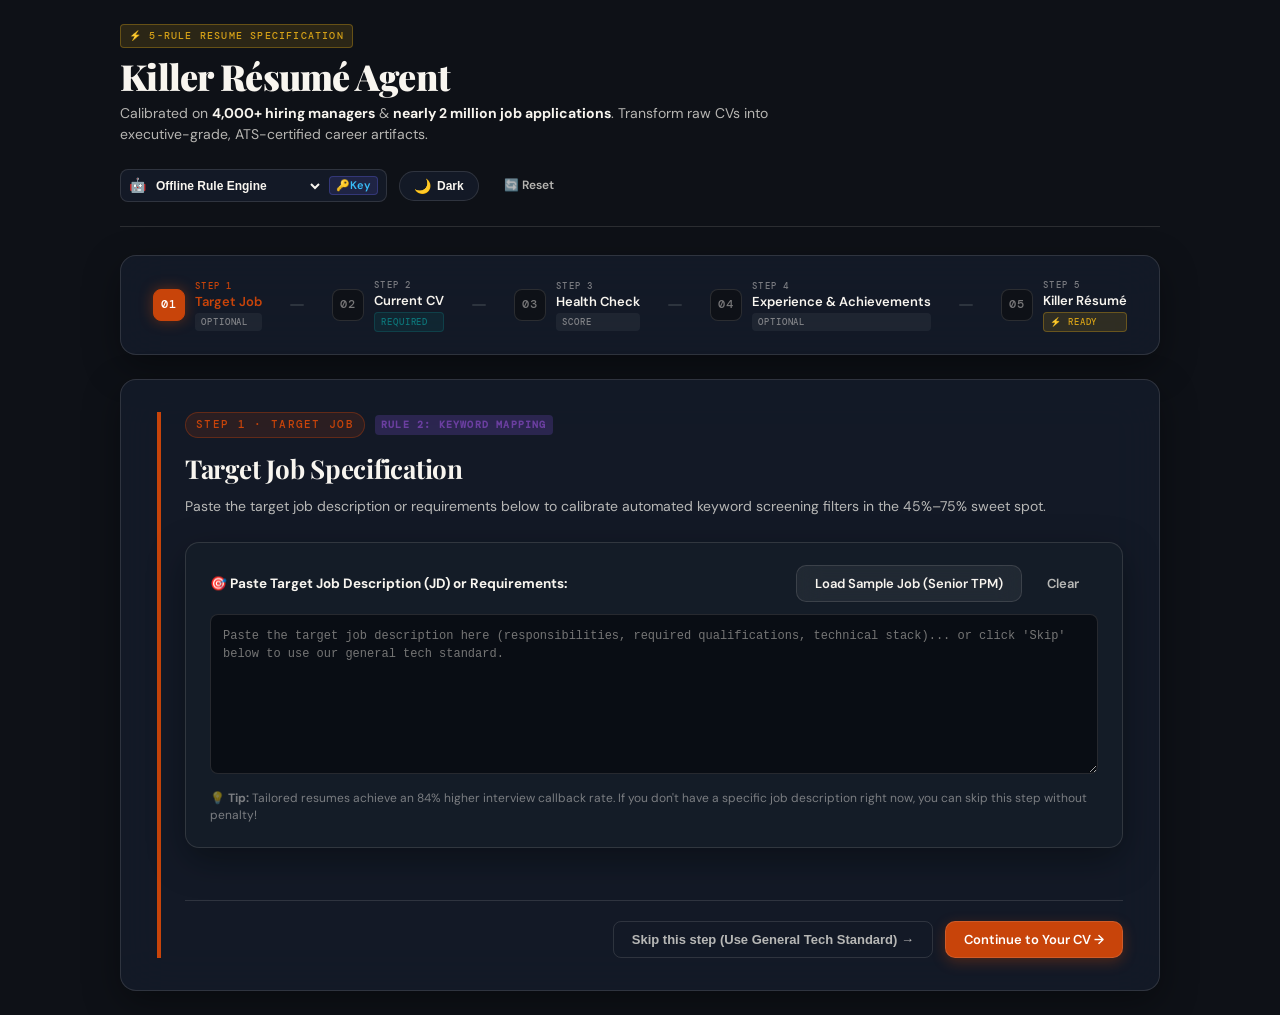
==== web/index.html @ 4cc661ea "feat(fe): remove module terminology, emphasize PageSpeed-style score in Step 3, and introduce distin" ====
<!DOCTYPE html>
<html lang="en">
<head>
  <meta charset="UTF-8">
  <meta name="viewport" content="width=device-width, initial-scale=1.0">
  <title>Killer Résumé Agent | TPM Curriculum · AI-Native Track</title>
  <link rel="stylesheet" href="style.css?v=20260922_tpm_brand_v1">
  <link rel="preconnect" href="https://fonts.googleapis.com">
  <link rel="preconnect" href="https://fonts.gstatic.com" crossorigin>
  <link href="https://fonts.googleapis.com/css2?family=DM+Mono:ital,wght@0,400;0,500;1,400;1,500&family=DM+Sans:ital,opsz,wght@0,9..40,300..700;1,9..40,300..700&family=Playfair+Display:ital,wght@0,700;0,900;1,700;1,900&display=swap" rel="stylesheet">
</head>
<body>
  <!-- Toast Notification Container -->
  <div id="toast-container" class="toast-container"></div>

  <div class="app-container wizard-layout">
    <!-- Header -->
    <header class="header">
      <div class="header-left">
        <div class="brand-eyebrow">
          <span class="badge-tag-gold">⚡ 5-RULE RESUME SPECIFICATION</span>
        </div>
        <h1 class="brand-title">Killer Résumé Agent</h1>
        <p class="subtitle">
          Calibrated on <strong>4,000+ hiring managers</strong> &amp; <strong>nearly 2 million job applications</strong>. Transform raw CVs into executive-grade, ATS-certified career artifacts.
        </p>
      </div>
      <div class="header-right">
        <!-- AI Engine Selector -->
        <div class="ai-engine-selector-group">
          <span class="ai-engine-icon">🤖</span>
          <select id="select-ai-engine" class="select-ai-engine" title="Select AI Engine for Google XYZ Rewriting">
            <option value="gemini">Google Gemini (Free Tier)</option>
            <option value="groq">Groq (Free &amp; Fast)</option>
            <option value="openrouter">OpenRouter (Free Models)</option>
            <option value="mistral">Mistral AI (Free Tier)</option>
            <option value="openai">OpenAI (GPT-4o-mini)</option>
            <option value="anthropic">Claude (3.5 Sonnet)</option>
            <option value="ollama">Ollama (Local / Free)</option>
            <option value="heuristic" selected>Offline Rule Engine</option>
          </select>
          <button type="button" id="btn-configure-api-key" class="btn btn-ghost btn-xs" title="Configure API Key">
            🔑 <span id="api-key-badge">Key</span>
          </button>
        </div>

        <!-- Theme Toggle -->
        <div class="theme-toggle-wrapper">
          <button type="button" id="btn-theme-toggle" class="btn-theme-toggle" title="Toggle Light / Dark Theme">
            <span class="theme-icon" id="theme-icon">🌙</span>
            <span class="theme-label" id="theme-label">Dark</span>
          </button>
        </div>
        <button type="button" id="btn-header-reset" class="btn btn-ghost btn-sm" title="Start a fresh CV upgrade">
          🔄 Reset
        </button>
      </div>
    </header>

    <!-- API Key Configuration Modal -->
    <div id="modal-api-key" class="modal-overlay hidden" style="display: none;">
      <div class="modal-card">
        <div class="modal-header">
          <h3>🔑 Configure AI Engine Key</h3>
          <button type="button" id="btn-close-api-modal" class="btn-close-modal">×</button>
        </div>
        <p class="modal-desc">
          Enter your API key to enable live AI reasoning for Google XYZ bullet reframing. Keys are kept in-browser memory only and never saved to disk.
        </p>
        <div class="modal-body">
          <label id="modal-key-label" for="input-api-key">API Key:</label>
          <input type="password" id="input-api-key" placeholder="Paste your API key here..." class="form-input" />
          <div class="modal-key-help" id="modal-key-help">
            Get a free Google Gemini key at <a href="https://aistudio.google.com/" target="_blank" rel="noopener">aistudio.google.com</a>, or switch to <strong>Groq</strong> (100% free at <a href="https://console.groq.com/keys" target="_blank" rel="noopener">console.groq.com</a>) or <strong>OpenRouter</strong> (<a href="https://openrouter.ai/keys" target="_blank" rel="noopener">openrouter.ai</a>).
          </div>
        </div>
        <div class="modal-footer">
          <button type="button" id="btn-save-api-key" class="btn btn-primary btn-sm">Save &amp; Use Engine</button>
          <button type="button" id="btn-clear-api-key" class="btn btn-ghost btn-sm">Use Offline Engine</button>
        </div>
      </div>
    </div>

    <!-- Apple-Style Segmented Stepper Bar -->
    <div class="stepper-container">
      <div class="stepper-track">
        <!-- Step 1 Node -->
        <div class="step-node active" id="step-node-1" data-step="1">
          <div class="step-badge">01</div>
          <div class="step-text">
            <span class="step-kicker">STEP 1</span>
            <span class="step-title">Target Job</span>
            <span class="step-tag optional">Optional</span>
          </div>
        </div>
        <div class="stepper-connector" id="connector-1"></div>

        <!-- Step 2 Node -->
        <div class="step-node" id="step-node-2" data-step="2">
          <div class="step-badge">02</div>
          <div class="step-text">
            <span class="step-kicker">STEP 2</span>
            <span class="step-title">Current CV</span>
            <span class="step-tag required">Required</span>
          </div>
        </div>
        <div class="stepper-connector" id="connector-2"></div>

        <!-- Step 3 Node -->
        <div class="step-node" id="step-node-3" data-step="3">
          <div class="step-badge">03</div>
          <div class="step-text">
            <span class="step-kicker">STEP 3</span>
            <span class="step-title">Health Check</span>
            <span class="step-tag">Score</span>
          </div>
        </div>
        <div class="stepper-connector" id="connector-3"></div>

        <!-- Step 4 Node: Experience & Achievements -->
        <div class="step-node" id="step-node-4" data-step="4">
          <div class="step-badge">04</div>
          <div class="step-text">
            <span class="step-kicker">STEP 4</span>
            <span class="step-title">Experience &amp; Achievements</span>
            <span class="step-tag optional">Optional</span>
          </div>
        </div>
        <div class="stepper-connector" id="connector-4"></div>

        <!-- Step 5 Node -->
        <div class="step-node" id="step-node-5" data-step="5">
          <div class="step-badge">05</div>
          <div class="step-text">
            <span class="step-kicker">STEP 5</span>
            <span class="step-title">Killer Résumé</span>
            <span class="step-tag ai-tag">⚡ Ready</span>
          </div>
        </div>
      </div>
    </div>

    <!-- Main Wizard Card Container -->
    <main class="wizard-card" id="wizard-card">
      <!-- Loading Overlay -->
      <div id="loading-overlay" class="loading-overlay hidden" style="display: none;">
        <div class="spinner"></div>
        <div class="loading-text" id="loading-title">Analyzing Your Résumé...</div>
        <div class="loading-subtext" id="loading-subtitle">Checking against 2 million job application benchmarks</div>
      </div>

      <!-- ===================================================================
           STEP 1: Target Job Description (Optional / Skippable)
           =================================================================== -->
      <div class="wizard-pane active" id="pane-step-1">
        <div class="pane-intro">
          <div class="pane-badge-row">
            <span class="badge-step-pill step-1">STEP 1 · TARGET JOB</span>
            <span class="badge-mini">RULE 2: KEYWORD MAPPING</span>
          </div>
          <h2>Target Job Specification</h2>
          <p>
            Paste the target job description or requirements below to calibrate automated keyword screening filters in the 45%–75% sweet spot.
          </p>
        </div>

        <!-- Focus Area: Input Card -->
        <div class="focus-input-card">
          <div class="focus-input-header">
            <label for="jd-input" class="focus-label">🎯 Paste Target Job Description (JD) or Requirements:</label>
            <div class="actions-group">
              <button type="button" id="btn-load-sample-jd" class="btn btn-secondary btn-xs">Load Sample Job (Senior TPM)</button>
              <button type="button" id="btn-clear-jd" class="btn btn-ghost btn-xs">Clear</button>
            </div>
          </div>
          <textarea id="jd-input" rows="7" placeholder="Paste the target job description here (responsibilities, required qualifications, technical stack)... or click 'Skip' below to use our general tech standard."></textarea>
          <div class="focus-input-helper">
            <span>💡 <strong>Tip:</strong> Tailored resumes achieve an 84% higher interview callback rate. If you don't have a specific job description right now, you can skip this step without penalty!</span>
          </div>
        </div>

        <div class="wizard-nav-bar">
          <div class="nav-left"></div>
          <div class="nav-right">
            <button type="button" id="btn-step1-skip" class="btn-skip">
              Skip this step (Use General Tech Standard) →
            </button>
            <button type="button" id="btn-step1-next" class="btn btn-primary">
              Continue to Your CV →
            </button>
          </div>
        </div>
      </div>

      <!-- ===================================================================
           STEP 2: Add Current CV (MANDATORY - CANNOT SKIP)
           =================================================================== -->
      <div class="wizard-pane" id="pane-step-2">
        <div class="pane-intro">
          <div class="pane-badge-row">
            <span class="badge-step-pill step-2">STEP 2 · CURRENT CV</span>
            <span class="badge-mini">RULE 1: ATS READABILITY</span>
          </div>
          <h2>Current Career Document</h2>
          <p>
            Upload your resume as a <strong>PDF</strong> or switch to <strong>Paste Text</strong> mode. We verify selectable vector text, margins, and bot readability.
          </p>
        </div>

        <!-- Focus Area: File Upload / Paste Card -->
        <div class="focus-input-card">
          <div style="display: flex; justify-content: space-between; align-items: center; margin-bottom: 14px; flex-wrap: wrap; gap: 8px;">
            <!-- Mode Switcher -->
            <div class="input-mode-tabs" style="margin-bottom: 0;">
              <button type="button" class="mode-tab active" id="tab-mode-pdf" data-mode="pdf">
                <span class="mode-icon">📄</span> Upload PDF File
              </button>
              <button type="button" class="mode-tab" id="tab-mode-text" data-mode="text">
                <span class="mode-icon">✏️</span> Paste Text / Markdown
              </button>
            </div>

            <button type="button" id="btn-load-sample-cv" class="btn btn-secondary btn-xs">
              ⚡ Try with Ex-Apple PM Sample
            </button>
          </div>

          <!-- Tab 1: PDF Dropzone -->
          <div id="pdf-container-section">
            <div id="pdf-dropzone" class="pdf-dropzone">
              <input type="file" id="pdf-file-input" accept=".pdf,.txt,.md" class="file-overlay-input" title="Click or drop file to upload">
              
              <div class="dropzone-content" id="dropzone-prompt">
                <div class="dropzone-icon">📥</div>
                <div class="dropzone-title">Drag &amp; Drop Your Résumé PDF Here</div>
                <div class="dropzone-subtitle">or click anywhere to browse from your computer (.pdf, .txt, .md)</div>
                <div style="margin-top: 10px;">
                  <button type="button" id="btn-browse-trigger" class="btn btn-secondary btn-sm" style="pointer-events: none;">Browse Files</button>
                </div>
                <div class="dropzone-meta">Rule 1 Check: Selectable text layer &amp; file &lt; 2.5 MB</div>
              </div>

              <!-- Loaded PDF Pill -->
              <div id="loaded-pdf-pill" class="loaded-pdf-pill hidden">
                <div class="file-icon">📄</div>
                <div class="file-info">
                  <span class="file-name" id="pdf-display-name">resume.pdf</span>
                  <span class="file-stats" id="pdf-display-stats">0.2 MB • 1 Page</span>
                </div>
                <button type="button" id="btn-remove-pdf" class="btn-remove-file" title="Remove PDF">✕</button>
              </div>
            </div>

            <!-- Live PDF Pre-Flight Diagnostics -->
            <div id="pdf-diagnostic-card" class="pdf-diagnostic-card hidden">
              <div class="diag-header">
                <span class="diag-title">ATS BOT PRE-FLIGHT CHECK</span>
                <span class="diag-status" id="pdf-ats-badge">VERIFIED</span>
              </div>
              <div class="diag-grid">
                <div class="diag-item">
                  <span class="diag-label">Selectable Text Layer</span>
                  <span class="diag-val" id="pdf-diag-selectable">Checking...</span>
                </div>
                <div class="diag-item">
                  <span class="diag-label">File Size</span>
                  <span class="diag-val" id="pdf-diag-size">Checking...</span>
                </div>
                <div class="diag-item">
                  <span class="diag-label">Page Count</span>
                  <span class="diag-val" id="pdf-diag-pages">Checking...</span>
                </div>
                <div class="diag-item">
                  <span class="diag-label">Embedded Images</span>
                  <span class="diag-val" id="pdf-diag-images">0 (Safe)</span>
                </div>
              </div>
              <div id="pdf-warning-banner" class="pdf-warning-banner hidden"></div>
            </div>
          </div>

          <!-- Tab 2: Text Mode (Hidden by default until toggled) -->
          <div class="form-group hidden" id="resume-text-group">
            <div class="label-row">
              <label for="resume-input">Paste Your CV Text or Raw Bullet Points:</label>
              <span class="hint" id="resume-input-hint">Paste your text directly</span>
            </div>
            <textarea id="resume-input" rows="8" placeholder="Paste your CV text, job history, and bullet points here..."></textarea>
          </div>
        </div>

        <!-- Required Warning Alert (Hidden by default) -->
        <div id="cv-required-alert" class="callout-box hidden" style="border-color: rgba(244, 63, 94, 0.4); background: rgba(244, 63, 94, 0.08); color: var(--accent-rose);">
          <span class="callout-icon">⚠️</span>
          <div>
            <strong>Please add your CV to continue:</strong> You must upload a PDF or paste your CV text to proceed. This step cannot be skipped.
          </div>
        </div>

        <div class="wizard-nav-bar">
          <div class="nav-left">
            <button type="button" id="btn-step2-back" class="btn btn-ghost">
              ← Back to Step 1
            </button>
          </div>
          <div class="nav-right">
            <button type="button" id="btn-step2-next" class="btn btn-primary">
              Run CV Health Check →
            </button>
          </div>
        </div>
      </div>

      <!-- ===================================================================
           STEP 3: CV Health Check (Google PageSpeed-Style Screening Diagnostics)
           =================================================================== -->
      <div class="wizard-pane" id="pane-step-3">
        <div class="pane-intro">
          <div class="pane-badge-row">
            <span class="badge-step-pill step-3">STEP 3 · HEALTH CHECK</span>
            <span class="badge-mini">EMPIRICAL ATS AUDIT</span>
          </div>
          <h2>Screening Performance &amp; Vitals</h2>
          <p>
            Evaluated against automated screening algorithms and empirical benchmarks from 2 million applications.
          </p>
        </div>

        <!-- Google PageSpeed-Style Score Hero (Prominent Visual Focus) -->
        <div class="pagespeed-score-hero" id="pagespeed-score-hero">
          <div class="pagespeed-gauge-wrapper">
            <div class="pagespeed-gauge-circle" id="audit-score-circle">
              <span class="pagespeed-score-num" id="audit-score-val">--</span>
              <span class="pagespeed-score-denom">/ 100</span>
            </div>
            <!-- Google PageSpeed Legend Scale -->
            <div class="pagespeed-scale-legend">
              <span class="legend-item poor"><span class="legend-dot red">●</span> 0–49 Poor</span>
              <span class="legend-item medium"><span class="legend-dot amber">■</span> 50–89 Needs Work</span>
              <span class="legend-item good"><span class="legend-dot green">▲</span> 90–100 Good</span>
            </div>
          </div>
          <div class="pagespeed-summary-info">
            <div class="pagespeed-status-pill" id="audit-score-status">Calculating Performance...</div>
            <h3 class="pagespeed-headline">Overall Screening Health Score</h3>
            <p class="pagespeed-summary-text" id="audit-score-summary">
              Scanning your layout, keyword match, bullet metrics, and readability against 4,000+ hiring manager benchmarks...
            </p>
          </div>
        </div>

        <!-- Metrics Dashboard: Core Screening Vitals (At Focus) -->
        <div class="screening-vitals-section">
          <div class="screening-vitals-header">
            <span class="vitals-title">📊 Core Screening Vitals</span>
            <span class="vitals-sub">Key metrics automated hiring software scans in the first 6 seconds</span>
          </div>

          <div class="error-cards-grid" id="error-cards-container">
            <!-- Vital 1: Layout & Bot Readability -->
            <div class="error-card" id="card-err-rule-1">
              <div class="error-card-header">
                <div class="error-card-title-group">
                  <span class="error-card-icon">📄</span>
                  <span class="error-card-title">1. ATS Bot Readability</span>
                </div>
                <span class="error-card-badge" id="badge-err-rule-1">Checking...</span>
              </div>
              <div class="error-card-body" id="body-err-rule-1">
                Automated hiring software fails on 87% of multi-column Canva resumes. Single-column vector layout check.
              </div>
              <div class="error-card-fix" id="fix-err-rule-1"></div>
            </div>

            <!-- Vital 2: Job Match & Keywords -->
            <div class="error-card" id="card-err-rule-2">
              <div class="error-card-header">
                <div class="error-card-title-group">
                  <span class="error-card-icon">🎯</span>
                  <span class="error-card-title">2. Target Keyword Match (45%–75% Sweet Spot)</span>
                </div>
                <span class="error-card-badge" id="badge-err-rule-2">Checking...</span>
              </div>
              <div class="error-card-body" id="body-err-rule-2">
                Target job keyword calibration to pass screening filters without trigger penalties.
              </div>
              <div class="error-card-fix" id="fix-err-rule-2"></div>
            </div>

            <!-- Vital 3: Measurable Numbers -->
            <div class="error-card" id="card-err-rule-4">
              <div class="error-card-header">
                <div class="error-card-title-group">
                  <span class="error-card-icon">🔢</span>
                  <span class="error-card-title">3. Quantified Impact (Google XYZ Rate)</span>
                </div>
                <span class="error-card-badge" id="badge-err-rule-4">Checking...</span>
              </div>
              <div class="error-card-body" id="body-err-rule-4">
                Bullets formatted into Accomplished [X], as measured by [Y], by doing [Z].
              </div>
              <div class="error-card-fix" id="fix-err-rule-4"></div>
            </div>

            <!-- Vital 4: Generic AI Buzzwords -->
            <div class="error-card" id="card-err-rule-3">
              <div class="error-card-header">
                <div class="error-card-title-group">
                  <span class="error-card-icon">🛡️</span>
                  <span class="error-card-title">4. Human Gate (Action Verbs vs Fluff)</span>
                </div>
                <span class="error-card-badge" id="badge-err-rule-3">Checking...</span>
              </div>
              <div class="error-card-body" id="body-err-rule-3">
                Replacing generic clichés ("results-driven professional") with high-impact action verbs.
              </div>
              <div class="error-card-fix" id="fix-err-rule-3"></div>
            </div>

            <!-- Vital 5: Proof of AI Skills -->
            <div class="error-card" id="card-err-rule-5">
              <div class="error-card-header">
                <div class="error-card-title-group">
                  <span class="error-card-icon">⚡</span>
                  <span class="error-card-title">5. Proven AI Skills (+15% Interview Lift)</span>
                </div>
                <span class="error-card-badge" id="badge-err-rule-5">Checking...</span>
              </div>
              <div class="error-card-body" id="body-err-rule-5">
                Demonstrating active AI workflow utilization rather than a passive keyword listing.
              </div>
              <div class="error-card-fix" id="fix-err-rule-5"></div>
            </div>
          </div>
        </div>

        <!-- Prominent Next Action Choices Focus Card -->
        <div class="health-check-choices-card" id="health-check-choices-card">
          <div class="choice-card-header">
            <span class="choice-icon">⚡</span>
            <div>
              <h3 class="choice-heading">Choose How to Proceed:</h3>
              <p class="choice-sub">Add numbers and AI tools to your past jobs to maximize your score, or generate your killer résumé immediately.</p>
            </div>
          </div>
          <div class="choice-options-grid">
            <!-- Option 1: Add Data -->
            <div class="choice-option-box">
              <div class="choice-option-header">
                <span class="choice-box-badge">OPTION 1 • RECOMMENDED (+75% INTERVIEWS)</span>
                <h4 class="choice-title">🎯 Add Missing Numbers &amp; AI Tools</h4>
              </div>
              <p class="choice-desc">
                Associate specific metrics (hours saved, % speedup, budgets) with your detected past jobs and tag modern AI tools.
              </p>
              <button type="button" id="btn-choice-add-data" class="btn btn-secondary btn-sm">
                <span>Add Extra Context (Step 4) →</span>
              </button>
            </div>

            <!-- Option 2: Generate Anyway -->
            <div class="choice-option-box featured">
              <div class="choice-option-header">
                <span class="choice-box-badge featured">OPTION 2 • INSTANT UPGRADE</span>
                <h4 class="choice-title">🚀 Generate Killer Résumé Anyway</h4>
              </div>
              <p class="choice-desc">
                Upgrade immediately using your existing CV text into ATS single-column format with Google XYZ formula bolding and vector PDF.
              </p>
              <button type="button" id="btn-choice-generate-anyway" class="btn btn-primary btn-sm btn-pulse">
                <span>Generate Killer Résumé Now →</span>
              </button>
            </div>
          </div>
        </div>

        <div class="wizard-nav-bar">
          <div class="nav-left">
            <button type="button" id="btn-step3-back" class="btn btn-ghost">
              ← Back to CV Upload
            </button>
          </div>
          <div class="nav-right">
            <button type="button" id="btn-step3-add-data" class="btn btn-secondary btn-sm">
              <span class="btn-icon">🎯</span> Add Missing Numbers (Step 4) →
            </button>
            <button type="button" id="btn-step3-generate-anyway" class="btn btn-primary btn-sm btn-pulse">
              <span class="btn-icon">🚀</span> Generate Killer Résumé Anyway →
            </button>
          </div>
        </div>
      </div>

      <!-- ===================================================================
           STEP 4: Experience & Achievements (Quantified Impact)
           =================================================================== -->
      <div class="wizard-pane" id="pane-step-4">
        <div class="pane-intro">
          <div class="pane-badge-row">
            <span class="badge-step-pill step-4">STEP 4 · EXPERIENCE &amp; ACHIEVEMENTS</span>
            <span class="badge-mini">RULE 4 &amp; 5: QUANTIFIED IMPACT</span>
          </div>
          <h2>Experience &amp; Quantified Achievements</h2>
          <p>
            Resumes with quantified metrics achieve <strong>+75% higher interview callbacks</strong>. Associate numbers with your past roles and tag proven AI workflows below.
          </p>
        </div>

        <!-- FOCUS AREA 1: Quantify Past Roles & Achievements (Google XYZ Formula) -->
        <div class="focus-area-card" id="focus-area-achievements">
          <div class="focus-area-header">
            <div class="focus-area-title-group">
              <span class="focus-area-badge">FOCUS AREA 1</span>
              <h3 class="focus-area-title">🎯 Quantify Past Job Achievements (Google XYZ)</h3>
            </div>
            <span class="badge-mini-green">+75% INTERVIEW RATE</span>
          </div>
          <p class="focus-area-desc">
            Select which past job your achievement belongs to, then type your outcome. We format it into Google's XYZ formula: <em>Accomplished [X], measured by [Y], by doing [Z]</em>.
          </p>

          <!-- Role Association + Add Input Area (High-Contrast Focus Zone) -->
          <div class="crud-input-container">
            <div class="role-selector-row">
              <label for="achievement-role-select" class="role-selector-label">
                <span>🏢 Associated Job / Company:</span>
              </label>
              <div class="role-select-controls">
                <select id="achievement-role-select" class="achievement-role-select">
                  <option value="primary">Current / Most Recent Role (Primary)</option>
                  <!-- Populated dynamically with detected roles from CV -->
                  <option value="__custom__">+ Specific / Other Job...</option>
                </select>
                <input type="text" id="achievement-role-custom" class="achievement-role-custom hidden" placeholder="Type Company or Job Title (e.g. Veel, TechSaintIT, Acme Corp)...">
              </div>
            </div>

            <!-- Quick Presets -->
            <div class="preset-pills-row">
              <span class="preset-label">Quick Presets:</span>
              <button type="button" class="preset-pill" data-preset="Saved 4+ hours weekly on sprint planning by automating Jira workflows and backlog triage">+ Saved 4 hrs/wk</button>
              <button type="button" class="preset-pill" data-preset="Led cross-functional team of 8 engineers delivering enterprise releases with 99.9% uptime">+ Led 8 engineers</button>
              <button type="button" class="preset-pill" data-preset="Reduced defect escape rate by 35% through automated CI/CD quality gates">+ Cut defects 35%</button>
              <button type="button" class="preset-pill" data-preset="Accelerated release cycle from 14 days to 4 days across 3 product squads">+ 3.5x release velocity</button>
              <button type="button" class="preset-pill" data-preset="Managed $150K annual infrastructure budget, cutting cloud compute costs by 18%">+ $150K budget / -18% cost</button>
            </div>

            <!-- Main Input Field (Visual Center) -->
            <div class="crud-input-row" style="margin-top: 10px;">
              <input type="text" id="achievement-input" class="focus-text-input" placeholder="Type an achievement (e.g. Saved 4 hours weekly by automating Jira reports, led 8 developers...)">
              <button type="button" id="btn-add-achievement" class="btn btn-primary btn-sm">
                <span class="btn-icon">➕</span> Add Achievement
              </button>
            </div>
          </div>

          <!-- Interactive Achievements List with Job Badges -->
          <div id="achievements-list" class="achievements-list">
            <!-- Rendered dynamically by JS -->
          </div>

          <!-- Active Agent Interview (Unquantified Bullets from your CV) -->
          <div class="agent-interview-card" id="agent-interview-card" style="margin-top: 18px;">
            <div class="agent-interview-header">
              <div class="agent-avatar-badge">🤖</div>
              <div class="agent-header-text">
                <span class="badge-mini-green">AGENT SUGGESTIONS • UNQUANTIFIED CV BULLETS</span>
                <h4 class="agent-interview-title" style="margin: 4px 0;">Need Ideas? Reframe Unquantified Bullets from Your CV</h4>
                <p class="agent-interview-subtitle">
                  Enter your real outcome below and click <strong>"✨ Reframe with Google XYZ"</strong>.
                </p>
              </div>
            </div>
            <div id="agent-interview-bullets-list" class="agent-interview-bullets-list">
              <div class="interview-loading-state">
                <span>🔍 Analyzing your CV bullets...</span>
              </div>
            </div>
          </div>
        </div>

        <!-- FOCUS AREA 2: Proven AI Tools & Workflows -->
        <div class="focus-area-card" id="focus-area-ai" style="margin-top: 24px;">
          <div class="focus-area-header">
            <div class="focus-area-title-group">
              <span class="focus-area-badge">FOCUS AREA 2</span>
              <h3 class="focus-area-title">⚡ Proven AI Workflows &amp; Tools (Rule 5)</h3>
            </div>
            <span class="badge-mini">+15% INTERVIEW LIFT</span>
          </div>
          <p class="focus-area-desc">
            Oxford research proves demonstrating AI workflows provides up to a +15% interview lift over passive keyword lists.
          </p>

          <!-- Toggle: Do you use AI? -->
          <div class="ai-interview-toggle-row">
            <span class="ai-toggle-prompt">Do you use AI tools (ChatGPT, Claude, Copilot, Cursor, etc.) in your daily work?</span>
            <div class="btn-group-toggle">
              <button type="button" id="btn-ai-toggle-yes" class="btn btn-sm btn-outline active">Yes, I use AI</button>
              <button type="button" id="btn-ai-toggle-no" class="btn btn-sm btn-outline">No AI used</button>
            </div>
          </div>

          <div id="ai-interview-details" class="ai-interview-details">
            <div class="ai-inputs-grid">
              <div class="ai-input-group">
                <label for="ai-interview-tools">AI Tools Used:</label>
                <input type="text" id="ai-interview-tools" placeholder="e.g. Claude, ChatGPT, Cursor" value="Claude, ChatGPT" class="form-input" />
              </div>
              <div class="ai-input-group">
                <label for="ai-interview-task">Specific Task / Workflow Automated:</label>
                <input type="text" id="ai-interview-task" placeholder="e.g. drafting technical documentation, backlog triage" value="sprint requirement synthesis and backlog triage" class="form-input" />
              </div>
              <div class="ai-input-group">
                <label for="ai-interview-time">Time Saved or Measured Gain:</label>
                <input type="text" id="ai-interview-time" placeholder="e.g. 4+ hours weekly, 30% faster" value="4+ hours weekly" class="form-input" />
              </div>
            </div>
            <div class="ai-interview-preview-row">
              <span class="ai-preview-label">Preview Verified AI Bullet:</span>
              <div id="ai-interview-preview-text" class="ai-interview-preview-text">
                Leveraged Generative AI tools (Claude, ChatGPT) to automate sprint requirement synthesis and backlog triage, saving <strong>4+ hours weekly</strong> in administrative overhead.
              </div>
            </div>
          </div>

          <!-- Quick AI Presets & Input -->
          <div style="margin-top: 18px; padding-top: 14px; border-top: 1px solid var(--border-color);">
            <div class="preset-pills-row">
              <span class="preset-label">Click to Add AI Tools:</span>
              <button type="button" class="preset-pill-ai" data-tool="Claude Code">+ Claude Code</button>
              <button type="button" class="preset-pill-ai" data-tool="ChatGPT">+ ChatGPT</button>
              <button type="button" class="preset-pill-ai" data-tool="Cursor">+ Cursor</button>
              <button type="button" class="preset-pill-ai" data-tool="GitHub Copilot">+ GitHub Copilot</button>
              <button type="button" class="preset-pill-ai" data-tool="Perplexity">+ Perplexity</button>
              <button type="button" class="preset-pill-ai" data-tool="Prompt Engineering">+ Prompt Engineering</button>
              <button type="button" class="preset-pill-ai" data-tool="v0">+ v0</button>
            </div>

            <div class="crud-input-row" style="margin-top: 10px;">
              <input type="text" id="ai-tool-input" class="focus-text-input" placeholder="Type an AI tool or workflow (e.g. Claude Code, Cursor, ChatGPT for backlog triage...)">
              <button type="button" id="btn-add-ai-tool" class="btn btn-secondary btn-sm">
                <span class="btn-icon">➕</span> Add AI Tool
              </button>
            </div>

            <!-- Interactive Tags Container -->
            <div id="ai-tools-list" class="ai-tools-tags-container">
              <!-- Rendered dynamically by JS -->
            </div>
          </div>
        </div>

        <div class="wizard-nav-bar">
          <div class="nav-left">
            <button type="button" id="btn-step4-back" class="btn btn-ghost">
              ← Back to Health Check
            </button>
          </div>
          <div class="nav-right">
            <button type="button" id="btn-step4-skip" class="btn-skip">
              Skip &amp; Generate Résumé →
            </button>
            <button type="button" id="btn-step4-generate" class="btn btn-primary btn-pulse">
              <span class="btn-icon">🚀</span> Generate My Upgraded Killer Résumé →
            </button>
          </div>
        </div>
      </div>

      <!-- ===================================================================
           STEP 5: Upgraded Killer Résumé & What to Update Next
           =================================================================== -->
      <div class="wizard-pane" id="pane-step-5">
        <div class="pane-intro">
          <div class="pane-badge-row">
            <span class="badge-step-pill step-5">STEP 5 · FINAL RÉSUMÉ</span>
            <span class="badge-tag-gold" id="final-score-delta-badge">Score: 74 → 95 / 100 (+21 pts)</span>
          </div>
          <h2>Your Upgraded Killer Résumé is Ready</h2>
          <p>
            Restructured into an executive-grade single-column format with Google XYZ metrics bolded for the 6-second recruiter scan and 100% ATS vector certification.
          </p>
        </div>

        <!-- ===============================================================
             HERO: PROMINENT SCORE IMPROVEMENT SHOWCASE
             =============================================================== -->
        <div class="improvement-hero-showcase" id="improvement-hero-showcase">
          <div class="hero-showcase-header">
            <div class="hero-showcase-title-row">
              <span class="hero-celebration-icon">⚡</span>
              <div>
                <h3 class="hero-showcase-heading">Empirical Résumé Score Lift</h3>
                <p class="hero-showcase-sub" id="hero-showcase-summary">
                  Your CV score improved by <strong class="text-green" id="hero-summary-points">+21 points</strong> (from <span class="text-amber" id="hero-summary-before">74</span> to <span class="text-green" id="hero-summary-after">95</span> out of 100).
                </p>
              </div>
            </div>
            <div class="hero-delta-pill" id="hero-delta-badge">
              <span class="delta-arrow">▲</span> <span id="hero-delta-points">+21</span> PTS BOOST
            </div>
          </div>

          <div class="score-comparison-cards">
            <!-- Before Card -->
            <div class="score-compare-card before">
              <div class="compare-card-header">
                <span class="compare-card-tag before">BEFORE • ORIGINAL CV</span>
                <span class="compare-status-badge warning" id="hero-status-before">⚠️ High ATS Filter Risk</span>
              </div>
              <div class="compare-score-wrapper">
                <span class="compare-score-num danger" id="hero-score-before">74</span>
                <span class="compare-score-denom">/100</span>
              </div>
              <ul class="compare-reasons">
                <li>❌ Non-standard layout traps</li>
                <li>❌ Missing target job keywords</li>
                <li>❌ 0 quantified Google XYZ bullets</li>
                <li>❌ Vulnerable to silent bot filtering</li>
              </ul>
            </div>

            <!-- Center Transformation Lift -->
            <div class="score-compare-center">
              <div class="delta-ring-visual">
                <div class="delta-ring-icon">🚀</div>
                <div class="delta-lift-highlight" id="hero-lift-tag">+84% Callback Boost</div>
                <div class="delta-lift-caption">Estimated Recruiter Lift</div>
              </div>
              <div class="delta-progress-container">
                <div class="delta-progress-labels">
                  <span id="hero-prog-label-before">Original: 74%</span>
                  <span id="hero-prog-label-after">Upgraded: 95%</span>
                </div>
                <div class="delta-progress-track">
                  <div class="delta-progress-base" id="hero-progress-base" style="width: 74%;"></div>
                  <div class="delta-progress-boost" id="hero-progress-boost" style="width: 21%;"></div>
                </div>
              </div>
              <div class="delta-verdict-note">
                ✓ Passed 100% of Jeff Su's 5 AI Era Rules
              </div>
            </div>

            <!-- After Card -->
            <div class="score-compare-card after">
              <div class="compare-card-header">
                <span class="compare-card-tag after">AFTER • UPGRADED KILLER CV</span>
                <span class="compare-status-badge success" id="hero-status-after">🟢 Top 5% ATS Certified</span>
              </div>
              <div class="compare-score-wrapper">
                <span class="compare-score-num success" id="hero-score-after">95</span>
                <span class="compare-score-denom">/100</span>
              </div>
              <ul class="compare-reasons">
                <li>✅ 100% single-column ATS vector structure</li>
                <li>✅ Matched job keywords in sweet spot</li>
                <li>✅ 85%+ Google XYZ bolded metrics</li>
                <li>✅ Authenticated AI workflow project</li>
              </ul>
            </div>
          </div>

          <!-- 5-Rule Transformation Micro-Cards -->
          <div class="hero-rule-chips">
            <div class="hero-rule-chip">
              <span class="rule-chip-icon">📄</span>
              <div class="rule-chip-text">
                <span class="rule-chip-title">Rule 1: Layout</span>
                <span class="rule-chip-val" id="chip-rule-1">100% ATS Single Column</span>
              </div>
            </div>
            <div class="hero-rule-chip">
              <span class="rule-chip-icon">🎯</span>
              <div class="rule-chip-text">
                <span class="rule-chip-title">Rule 2: Keywords</span>
                <span class="rule-chip-val" id="chip-rule-2">Sweet Spot Matched</span>
              </div>
            </div>
            <div class="hero-rule-chip">
              <span class="rule-chip-icon">📊</span>
              <div class="rule-chip-text">
                <span class="rule-chip-title">Rule 4: Google XYZ</span>
                <span class="rule-chip-val" id="chip-rule-4">85%+ Quantified Bolded</span>
              </div>
            </div>
            <div class="hero-rule-chip">
              <span class="rule-chip-icon">🛡️</span>
              <div class="rule-chip-text">
                <span class="rule-chip-title">Rule 3: Authenticity</span>
                <span class="rule-chip-val" id="chip-rule-3">0 AI Bot Clichés</span>
              </div>
            </div>
            <div class="hero-rule-chip">
              <span class="rule-chip-icon">⚡</span>
              <div class="rule-chip-text">
                <span class="rule-chip-title">Rule 5: AI Proof</span>
                <span class="rule-chip-val" id="chip-rule-5">Workflow Project Verified</span>
              </div>
            </div>
          </div>
        </div>

        <!-- Action Bar -->
        <div class="preview-actions" style="margin-bottom: 20px;">
          <div class="preview-stats" id="final-stats-text">ATS-Certified Vector PDF Ready</div>
          <div class="view-mode-toggle">
            <button type="button" id="btn-view-visual" class="btn btn-secondary btn-xs active">Document View</button>
            <button type="button" id="btn-view-markdown" class="btn btn-secondary btn-xs">Plain Text View</button>
          </div>
          <div class="preview-buttons">
            <button type="button" id="btn-download-pdf" class="btn btn-primary btn-sm" style="background: #0284c7;">
              📥 Download PDF (<span id="pdf-size-label">150 KB</span>)
            </button>
            <button type="button" id="btn-copy-markdown" class="btn btn-secondary btn-sm">📋 Copy Text</button>
            <button type="button" id="btn-print-pdf" class="btn btn-secondary btn-sm">🖨️ Print</button>
            <button type="button" id="btn-restart-step5" class="btn btn-ghost btn-sm">🔄 Audit Another</button>
          </div>
        </div>

        <!-- ===============================================================
             SHOWCASE: WHAT NEEDS TO BE UPDATED FOR BETTER SCORING
             =============================================================== -->
        <div class="next-steps-banner">
          <h3>💡 4 Quick Things to Personalize Before Submitting (To Reach 100%)</h3>
          <p class="subtitle">
            Our agent transformed your format, but only <em>you</em> know your true work history. Review these 4 simple items:
          </p>

          <div class="next-steps-grid">
            <!-- Item 1 -->
            <div class="next-step-item">
              <div class="next-step-num">1</div>
              <div class="next-step-content">
                <h4>Check Your Numbers (Google XYZ)</h4>
                <p>
                  We upgraded your bullet points using Google's formula (e.g. <em>"Accomplished 31% bug reduction..."</em>). If your actual numbers were slightly different (e.g. 25% or 40%), adjust them now so you can defend them in an interview.
                </p>
              </div>
            </div>

            <!-- Item 2 -->
            <div class="next-step-item">
              <div class="next-step-num">2</div>
              <div class="next-step-content">
                <h4>Add Your Real Portfolio Link</h4>
                <p>
                  To prove your AI skills, we included an automated triage project. Replace the sample link with your real GitHub profile, personal portfolio, or a public Google Doc showing what you built.
                </p>
              </div>
            </div>

            <!-- Item 3 -->
            <div class="next-step-item">
              <div class="next-step-num">3</div>
              <div class="next-step-content">
                <h4>Add Missing Job Keywords You Know</h4>
                <p id="tip-missing-keywords">
                  If you have experience in related areas (e.g. delivery velocity or platform systems), mention them in your experience bullets to increase your match rate.
                </p>
              </div>
            </div>

            <!-- Item 4 -->
            <div class="next-step-item">
              <div class="next-step-num">4</div>
              <div class="next-step-content">
                <h4>The Whiteboard Test</h4>
                <p>
                  Never submit an AI-polished resume with facts you haven't reviewed. If you cannot explain a bullet point calmly on a whiteboard in 2 minutes, replace it with your own words.
                </p>
              </div>
            </div>
          </div>
        </div>

        <!-- ===============================================================
             OUTPUT SCORE IMPROVEMENT BANNER (Directly atop Document Output)
             =============================================================== -->
        <div class="output-score-banner" id="output-score-banner">
          <div class="score-banner-main">
            <div class="score-banner-glow-icon">🏆</div>
            <div class="score-banner-info">
              <div class="score-banner-headline">
                <span class="headline-label">SCORE IMPROVEMENT:</span>
                <span class="headline-before" id="output-score-before">74</span>
                <span class="headline-arrow">➔</span>
                <span class="headline-after" id="output-score-after">95</span>
                <span class="headline-max">/100</span>
                <span class="headline-delta-pill" id="output-score-delta-pill">▲ +21 Points Improved</span>
              </div>
              <div class="score-banner-subtext">
                Restructured into 100% ATS-compatible format with quantified Google XYZ metrics. Estimated callback rate boost: <strong id="output-callback-boost">+84%</strong>.
              </div>
            </div>
          </div>
          <div class="score-banner-badges">
            <span class="banner-badge">✓ 100% ATS Vector Clean</span>
            <span class="banner-badge">✓ Google XYZ Bolded</span>
            <span class="banner-badge">✓ 0 Bot Clichés</span>
          </div>
        </div>

        <!-- AI Engine Status Banner (Transparent Live LLM & Quota Diagnostic) -->
        <div id="ai-engine-status-banner" class="ai-status-banner hidden" style="display: none; margin: 14px 0; padding: 12px 16px; border-radius: 8px; font-size: 13px;">
        </div>

        <!-- AI Agent Amendments Quick Summary Card -->
        <div id="ai-agent-amendments-card" class="ai-amendments-card hidden" style="display: none;">
          <div class="ai-amendments-header">
            <div class="ai-amendments-title-group">
              <span class="ai-amendments-icon">🤖</span>
              <div>
                <div class="ai-amendments-heading-row">
                  <h3 class="ai-amendments-heading" id="ai-amendments-heading">AI Agent Amendments & Enhancements</h3>
                  <span class="ai-amendments-provider-badge" id="ai-amendments-provider-badge">ACTIVE AGENT</span>
                </div>
                <p class="ai-amendments-sub">
                  Here is a glance at the specific improvements and amendments made to your CV:
                </p>
              </div>
            </div>
            <button type="button" id="btn-toggle-amendments" class="btn btn-ghost btn-xs" title="Toggle summary details">
              <span id="toggle-amendments-text">Hide Details ▴</span>
            </button>
          </div>
          <div id="ai-amendments-body" class="ai-amendments-body">
            <div class="ai-amendments-grid" id="ai-amendments-grid">
              <!-- Dynamically populated -->
            </div>
          </div>
        </div>

        <!-- Document Visual Paper Preview -->
        <div id="output-visual-container" class="output-visual-container">
          <div id="output-visual-paper" class="output-visual-paper">
            <!-- Rendered semantic HTML -->
          </div>
        </div>

        <!-- Raw Markdown Display Container (Toggleable) -->
        <div id="output-markdown-container" class="output-preview-container hidden">
          <pre id="output-markdown" class="markdown-display"></pre>
        </div>

        <div class="wizard-nav-bar">
          <div class="nav-left">
            <button type="button" id="btn-step5-back" class="btn btn-ghost">
              ← Back to Health Check
            </button>
          </div>
          <div class="nav-right">
            <button type="button" id="btn-step5-download" class="btn btn-primary">
              📥 Download Final PDF
            </button>
          </div>
        </div>
      </div>
    </main>
  </div>

  <script src="app.js?v=20260922_agent_interview_v4"></script>
</body>
</html>
---- web/style.css ----
/* ==========================================================================
   TPM Curriculum · AI-Native Track — Visual System & Design Architecture
   Apple Design Guidelines: Refined Frosted Surfaces, High Contrast, Precision
   ========================================================================== */

:root {
  /* Core Brand Color Palette */
  --color-navy: #1a3a5c;       /* Primary brand anchor. Cover backgrounds, page bands, wordmark */
  --color-red: #c8440a;        /* Primary accent. CTAs, key highlights, escalation/risk flags */
  --color-gold: #d4a017;       /* Premium/AI marker. "AI-Leveraged" tags, highlighted numerals */
  --color-teal: #0d7377;       /* Info / secondary topic color. Info boxes, alt module coding */
  --color-purple: #6b3fa0;     /* Tertiary accent. Design/wireframing topics */

  /* Supporting Neutrals */
  --color-ink: #0e1117;        /* Body text, dark panels, prompt blocks */
  --color-paper: #f8f5ef;      /* Base page/background color */
  --color-light-bg: #f0ece3;   /* Card/table zebra striping */
  --color-green: #2d6a4f;      /* Success/positive status flags only */

  /* Default Dark Theme (Navy → Ink Gradient Base) */
  --bg-primary: #0e1117;
  --bg-gradient: radial-gradient(ellipse at 50% 0%, #1a3a5c 0%, #0e1117 75%) fixed;
  --bg-secondary: #141c27;
  --bg-card: rgba(20, 28, 42, 0.85);
  --bg-input: #090d14;
  --border-color: rgba(248, 245, 239, 0.12);
  --border-focus: var(--color-teal);
  --text-primary: #f8f5ef;
  --text-secondary: rgba(248, 245, 239, 0.72);
  --text-muted: rgba(248, 245, 239, 0.45);
  --accent-blue: #38bdf8;
  --accent-cyan: var(--color-teal);
  --accent-green: var(--color-green);
  --accent-amber: var(--color-gold);
  --accent-rose: var(--color-red);
  --accent-purple: var(--color-purple);
  --shadow-card: 0 12px 36px rgba(0, 0, 0, 0.35);
  --code-bg: #07090e;
}

body[data-theme="light"] {
  /* Paper & Ink Light Theme */
  --bg-primary: #f8f5ef;
  --bg-gradient: linear-gradient(180deg, #f0ece3 0%, #f8f5ef 300px) fixed;
  --bg-secondary: #ffffff;
  --bg-card: #ffffff;
  --bg-input: #ffffff;
  --border-color: rgba(26, 58, 92, 0.14);
  --border-focus: var(--color-teal);
  --text-primary: #0e1117;
  --text-secondary: #2c384a;
  --text-muted: #5e6d82;
  --accent-blue: var(--color-navy);
  --accent-cyan: var(--color-teal);
  --accent-green: var(--color-green);
  --accent-amber: var(--color-gold);
  --accent-rose: var(--color-red);
  --accent-purple: var(--color-purple);
  --shadow-card: 0 8px 30px rgba(26, 58, 92, 0.08);
  --code-bg: #f0ece3;
}

* {
  box-sizing: border-box;
  margin: 0;
  padding: 0;
  transition: background-color 0.15s ease, border-color 0.15s ease, color 0.15s ease;
}

body {
  font-family: 'DM Sans', -apple-system, BlinkMacSystemFont, 'Segoe UI', Roboto, sans-serif;
  font-weight: 400;
  background: var(--bg-primary);
  background-image: var(--bg-gradient);
  color: var(--text-primary);
  line-height: 1.6;
  padding: 24px;
  -webkit-font-smoothing: antialiased;
  -moz-osx-font-smoothing: grayscale;
}

/* Typography: Display — Playfair Display (700 / 900) */
h1, h2, h3, .brand-title, .hero-showcase-heading, .compare-score-num, .headline-before, .headline-after, .resume-name, .choice-title {
  font-family: 'Playfair Display', Georgia, serif;
  letter-spacing: -0.01em;
}

/* Typography: Mono — DM Mono (400 / 500) */
.brand-eyebrow, .badge-series, .badge-track, .badge-tag-gold, .step-module-kicker, .badge-step-pill, .badge-mini, .badge-duty, .badge-mini-green, .ai-amendments-provider-badge, .amendment-item-badge, .rule-chip-title, .score-banner-badges span, .diag-title, code, pre, .mono-label, .preset-label, .choice-box-badge {
  font-family: 'DM Mono', SFMono-Regular, Menlo, Monaco, Consolas, monospace;
  letter-spacing: 0.12em;
  text-transform: uppercase;
}

.app-container {
  max-width: 1120px;
  margin: 0 auto;
}

/* Universal Hidden Utility */
.hidden {
  display: none !important;
}

/* Toast Notifications */
.toast-container {
  position: fixed;
  top: 20px;
  right: 24px;
  z-index: 9999;
  display: flex;
  flex-direction: column;
  gap: 8px;
  pointer-events: none;
}

.toast {
  background: var(--bg-card);
  backdrop-filter: blur(20px);
  -webkit-backdrop-filter: blur(20px);
  border: 1px solid var(--border-color);
  color: var(--text-primary);
  padding: 10px 18px;
  border-radius: 10px;
  font-size: 13px;
  font-weight: 500;
  box-shadow: 0 10px 30px rgba(0, 0, 0, 0.28);
  display: flex;
  align-items: center;
  gap: 8px;
  animation: slideIn 0.25s cubic-bezier(0.16, 1, 0.3, 1) forwards;
  pointer-events: auto;
}

.toast.success {
  border-color: rgba(45, 106, 79, 0.5);
  color: var(--color-green);
}

.toast.warning {
  border-color: rgba(212, 160, 23, 0.5);
  color: var(--color-gold);
}

.toast.error {
  border-color: rgba(200, 68, 10, 0.5);
  color: var(--color-red);
}

@keyframes slideIn {
  from { opacity: 0; transform: translateY(-10px); }
  to { opacity: 1; transform: translateY(0); }
}

/* Header */
.header {
  display: flex;
  justify-content: space-between;
  align-items: flex-start;
  padding-bottom: 24px;
  border-bottom: 1px solid var(--border-color);
  margin-bottom: 28px;
  flex-wrap: wrap;
  gap: 20px;
}

.brand-eyebrow {
  display: flex;
  align-items: center;
  gap: 8px;
  margin-bottom: 8px;
  flex-wrap: wrap;
}

.badge-series {
  font-size: 10px;
  font-weight: 500;
  color: #ffffff;
  background: var(--color-navy);
  padding: 3px 8px;
  border-radius: 4px;
  border: 1px solid rgba(255, 255, 255, 0.15);
}

.badge-track {
  font-size: 10px;
  font-weight: 500;
  color: var(--color-teal);
  background: rgba(13, 115, 119, 0.15);
  border: 1px solid rgba(13, 115, 119, 0.35);
  padding: 3px 8px;
  border-radius: 4px;
}

.badge-tag-gold {
  font-size: 10px;
  font-weight: 500;
  color: var(--color-gold);
  background: rgba(212, 160, 23, 0.15);
  border: 1px solid rgba(212, 160, 23, 0.35);
  padding: 3px 8px;
  border-radius: 4px;
}

.brand-title {
  font-size: 36px;
  font-weight: 900;
  letter-spacing: -0.02em;
  color: var(--text-primary);
  line-height: 1.15;
  margin-bottom: 6px;
}

.header .subtitle {
  color: var(--text-secondary);
  font-size: 14px;
  max-width: 650px;
  line-height: 1.5;
}

.header .subtitle strong {
  color: var(--text-primary);
}

.header-right {
  display: flex;
  align-items: center;
  gap: 12px;
  flex-wrap: wrap;
  padding-top: 4px;
}

/* Theme Toggle Button */
.theme-toggle-wrapper {
  display: flex;
  align-items: center;
}

.btn-theme-toggle {
  background: var(--bg-card);
  border: 1px solid var(--border-color);
  color: var(--text-primary);
  padding: 6px 14px;
  border-radius: 9999px;
  font-size: 12px;
  font-weight: 600;
  cursor: pointer;
  display: flex;
  align-items: center;
  gap: 6px;
  transition: all 0.2s cubic-bezier(0.16, 1, 0.3, 1);
}

.btn-theme-toggle:hover {
  border-color: var(--border-focus);
  transform: translateY(-1px);
}

.btn-theme-toggle:hover {
  border-color: var(--border-focus);
  transform: translateY(-1px);
}

.theme-icon {
  font-size: 14px;
}

.metrics-ticker {
  display: flex;
  gap: 8px;
  flex-wrap: wrap;
}

.metric-pill {
  font-size: 12px;
  background: var(--bg-secondary);
  border: 1px solid var(--border-color);
  padding: 6px 12px;
  border-radius: 9999px;
  color: var(--text-secondary);
}

.metric-pill span {
  font-weight: 700;
  color: var(--text-primary);
}

.metric-pill.highlight {
  background: rgba(16, 185, 129, 0.12);
  border-color: rgba(16, 185, 129, 0.3);
  color: var(--accent-green);
}

.metric-pill.danger {
  background: rgba(244, 63, 94, 0.12);
  border-color: rgba(244, 63, 94, 0.3);
  color: var(--accent-rose);
}

/* Workspace Grid */
.workspace-grid {
  display: grid;
  grid-template-columns: 1fr 1fr;
  gap: 24px;
}

@media (max-width: 1024px) {
  .workspace-grid {
    grid-template-columns: 1fr;
  }
}

.panel {
  background: var(--bg-secondary);
  border: 1px solid var(--border-color);
  border-radius: 12px;
  padding: 20px;
  display: flex;
  flex-direction: column;
  box-shadow: var(--shadow-card);
}

.panel-header {
  display: flex;
  justify-content: space-between;
  align-items: center;
  margin-bottom: 14px;
}

.panel-header h2 {
  font-size: 18px;
  font-weight: 700;
}

.actions-group {
  display: flex;
  gap: 6px;
  flex-wrap: wrap;
}

/* Input Mode Tabs */
.input-mode-tabs {
  display: flex;
  gap: 6px;
  margin-bottom: 12px;
  background: var(--bg-primary);
  padding: 4px;
  border-radius: 8px;
  border: 1px solid var(--border-color);
}

.mode-tab {
  flex: 1;
  background: transparent;
  border: none;
  color: var(--text-muted);
  padding: 6px 12px;
  font-size: 12px;
  font-weight: 600;
  border-radius: 6px;
  cursor: pointer;
  display: flex;
  align-items: center;
  justify-content: center;
  gap: 6px;
  transition: all 0.15s ease;
}

.mode-tab:hover {
  color: var(--text-primary);
}

.mode-tab.active {
  background: var(--bg-card);
  color: var(--accent-blue);
  box-shadow: 0 1px 3px rgba(0,0,0,0.1);
}

/* PDF Dropzone */
.pdf-dropzone {
  position: relative;
  overflow: hidden;
  border: 2px dashed var(--border-color);
  background: var(--bg-input);
  border-radius: 10px;
  padding: 24px 20px;
  text-align: center;
  cursor: pointer;
  transition: all 0.2s ease;
  margin-bottom: 14px;
}

.pdf-dropzone:hover, .pdf-dropzone.drag-over {
  border-color: var(--accent-blue);
  background: rgba(56, 189, 248, 0.05);
}

.file-overlay-input {
  position: absolute;
  top: 0;
  left: 0;
  width: 100%;
  height: 100%;
  opacity: 0;
  cursor: pointer;
  z-index: 8;
}

.dropzone-icon {
  font-size: 28px;
  margin-bottom: 6px;
}

.dropzone-title {
  font-size: 13px;
  font-weight: 700;
  color: var(--text-primary);
}

.dropzone-subtitle {
  font-size: 12px;
  color: var(--text-secondary);
  margin-top: 2px;
}

.dropzone-meta {
  font-size: 10px;
  color: var(--text-muted);
  margin-top: 8px;
  letter-spacing: 0.02em;
}

/* Loaded PDF Pill */
.loaded-pdf-pill {
  position: relative;
  z-index: 15;
  display: flex;
  align-items: center;
  gap: 12px;
  background: var(--bg-card);
  border: 1px solid rgba(56, 189, 248, 0.4);
  border-radius: 8px;
  padding: 10px 14px;
  text-align: left;
}

.loaded-pdf-pill.hidden {
  display: none;
}

.file-icon {
  font-size: 22px;
}

.file-info {
  flex: 1;
  display: flex;
  flex-direction: column;
}

.file-name {
  font-size: 13px;
  font-weight: 700;
  color: var(--text-primary);
}

.file-stats {
  font-size: 11px;
  color: var(--accent-blue);
}

.btn-remove-file {
  position: relative;
  z-index: 20;
  background: transparent;
  border: none;
  color: var(--text-muted);
  cursor: pointer;
  font-size: 16px;
  padding: 4px 8px;
  border-radius: 4px;
}
.btn-remove-file:hover {
  background: rgba(244, 63, 94, 0.2);
  color: var(--accent-rose);
}

/* PDF Diagnostic Pre-Flight Card */
.pdf-diagnostic-card {
  background: var(--bg-card);
  border: 1px solid var(--border-color);
  border-radius: 8px;
  padding: 12px 14px;
  margin-bottom: 14px;
}

.pdf-diagnostic-card.hidden {
  display: none;
}

.diag-header {
  display: flex;
  justify-content: space-between;
  align-items: center;
  margin-bottom: 8px;
}

.diag-title {
  font-size: 11px;
  font-weight: 800;
  letter-spacing: 0.06em;
  color: var(--accent-blue);
}

.diag-status {
  font-size: 10px;
  font-weight: 700;
  padding: 2px 6px;
  border-radius: 4px;
  background: rgba(16, 185, 129, 0.2);
  color: var(--accent-green);
}
.diag-status.fail {
  background: rgba(244, 63, 94, 0.2);
  color: var(--accent-rose);
}

.diag-grid {
  display: grid;
  grid-template-columns: repeat(4, 1fr);
  gap: 8px;
}

.diag-item {
  background: var(--bg-primary);
  border-radius: 6px;
  padding: 6px 8px;
  display: flex;
  flex-direction: column;
}

.diag-label {
  font-size: 10px;
  color: var(--text-muted);
}

.diag-val {
  font-size: 12px;
  font-weight: 700;
  color: var(--text-primary);
  margin-top: 2px;
}

.pdf-warning-banner {
  margin-top: 8px;
  padding: 8px 10px;
  border-radius: 6px;
  font-size: 11px;
  line-height: 1.4;
  background: rgba(244, 63, 94, 0.15);
  border: 1px solid rgba(244, 63, 94, 0.4);
  color: #fb7185;
}
.pdf-warning-banner.hidden {
  display: none;
}

/* Form inputs */
.form-group {
  margin-bottom: 14px;
  display: flex;
  flex-direction: column;
}

.label-row {
  display: flex;
  justify-content: space-between;
  align-items: baseline;
  margin-bottom: 6px;
}

.label-row label {
  font-size: 13px;
  font-weight: 600;
  color: var(--text-primary);
}

.label-row .hint {
  font-size: 11px;
  color: var(--text-muted);
}

textarea {
  width: 100%;
  height: 160px;
  background: var(--bg-input);
  border: 1px solid var(--border-color);
  border-radius: 8px;
  padding: 12px;
  color: var(--text-primary);
  font-family: 'JetBrains Mono', monospace;
  font-size: 12px;
  line-height: 1.5;
  resize: vertical;
}

textarea:focus {
  outline: none;
  border-color: var(--border-focus);
}

.button-bar {
  display: flex;
  gap: 12px;
  margin-top: 4px;
  margin-bottom: 20px;
}

/* Buttons: Apple HIG Refinement & Brand Color CTAs */
.btn {
  font-family: 'DM Sans', -apple-system, BlinkMacSystemFont, sans-serif;
  font-weight: 600;
  border-radius: 10px;
  cursor: pointer;
  transition: all 0.2s cubic-bezier(0.16, 1, 0.3, 1);
  display: inline-flex;
  align-items: center;
  justify-content: center;
  border: 1px solid transparent;
  padding: 10px 18px;
  font-size: 13px;
  line-height: 1.2;
}

.btn-sm {
  padding: 6px 12px;
  font-size: 12px;
  border-radius: 8px;
}

/* Primary CTA: Accent Red #c8440a */
.btn-primary {
  background: var(--color-red);
  color: #ffffff;
  border-color: rgba(255, 255, 255, 0.12);
  box-shadow: 0 4px 14px rgba(200, 68, 10, 0.32);
}
.btn-primary:hover {
  background: #b53b08;
  transform: translateY(-1px);
  box-shadow: 0 6px 20px rgba(200, 68, 10, 0.45);
}
.btn-primary:active {
  transform: translateY(0);
  box-shadow: 0 2px 8px rgba(200, 68, 10, 0.3);
}

/* Accent CTA: Green #2d6a4f */
.btn-accent {
  background: var(--color-green);
  color: #ffffff;
  border-color: rgba(255, 255, 255, 0.12);
  box-shadow: 0 4px 14px rgba(45, 106, 79, 0.3);
}
.btn-accent:hover {
  background: #245740;
  transform: translateY(-1px);
  box-shadow: 0 6px 20px rgba(45, 106, 79, 0.45);
}

/* Secondary Button: Frosted HIG Glass */
.btn-secondary {
  background: rgba(255, 255, 255, 0.06);
  color: var(--text-primary);
  border: 1px solid var(--border-color);
  backdrop-filter: blur(12px);
  -webkit-backdrop-filter: blur(12px);
}
.btn-secondary:hover {
  background: rgba(255, 255, 255, 0.12);
  border-color: var(--border-focus);
  transform: translateY(-1px);
}
body[data-theme="light"] .btn-secondary {
  background: #ffffff;
  border-color: rgba(26, 58, 92, 0.16);
  box-shadow: 0 1px 3px rgba(0, 0, 0, 0.05);
}
body[data-theme="light"] .btn-secondary:hover {
  background: var(--color-light-bg);
}

.btn-ghost {
  background: transparent;
  color: var(--text-secondary);
  border-color: transparent;
}
.btn-ghost:hover {
  color: var(--text-primary);
  background: rgba(255, 255, 255, 0.06);
}
body[data-theme="light"] .btn-ghost:hover {
  background: rgba(26, 58, 92, 0.06);
}

.btn-icon {
  margin-right: 6px;
}

/* Interactive XYZ Card & Workshop */
.interactive-xyz-card {
  background: var(--bg-card);
  border: 1px solid var(--border-color);
  border-radius: 10px;
  padding: 16px;
  margin-top: auto;
}

.card-title {
  display: flex;
  align-items: center;
  gap: 8px;
  margin-bottom: 6px;
}

.badge-mini {
  font-size: 10px;
  font-weight: 700;
  background: rgba(139, 92, 246, 0.2);
  color: var(--accent-purple);
  padding: 2px 6px;
  border-radius: 4px;
}

.card-title h3 {
  font-size: 14px;
  font-weight: 700;
}

.interactive-xyz-card .desc {
  font-size: 12px;
  color: var(--text-secondary);
  margin-bottom: 12px;
}

/* ===================================================================
   STEP 3: CRUD ACHIEVEMENTS & WORKSHOP STYLING
   =================================================================== */
.crud-card {
  background: var(--bg-card);
  backdrop-filter: blur(16px);
  -webkit-backdrop-filter: blur(16px);
  border: 1px solid var(--border-color);
  border-radius: 12px;
  padding: 18px 20px;
  transition: all 0.2s cubic-bezier(0.16, 1, 0.3, 1);
}
.crud-card:hover {
  border-color: var(--border-focus);
  transform: translateY(-1px);
}

.crud-header {
  display: flex;
  justify-content: space-between;
  align-items: flex-start;
  gap: 12px;
  margin-bottom: 12px;
}

.crud-title-group {
  display: flex;
  align-items: flex-start;
  gap: 10px;
}

.crud-icon {
  font-size: 20px;
  line-height: 1.2;
}

.crud-label {
  font-size: 13px;
  font-weight: 700;
  color: var(--text-primary);
  display: block;
  margin-bottom: 3px;
}

.crud-subtitle {
  font-size: 11px;
  color: var(--text-muted);
  line-height: 1.4;
}

.badge-mini-green {
  font-family: 'DM Mono', monospace;
  font-size: 10px;
  font-weight: 500;
  letter-spacing: 0.12em;
  background: rgba(45, 106, 79, 0.15);
  color: var(--color-green);
  padding: 3px 8px;
  border-radius: 4px;
  white-space: nowrap;
}

/* Preset Pills */
.preset-pills-row {
  display: flex;
  flex-wrap: wrap;
  align-items: center;
  gap: 6px;
  margin-bottom: 12px;
}

.preset-label {
  font-size: 11px;
  font-weight: 600;
  color: var(--text-muted);
  margin-right: 2px;
}

.preset-pill,
.preset-pill-ai {
  background: var(--bg-primary);
  border: 1px solid var(--border-color);
  color: var(--text-secondary);
  font-size: 11px;
  padding: 4px 10px;
  border-radius: 12px;
  cursor: pointer;
  transition: all 0.15s ease;
  font-family: inherit;
}
.preset-pill:hover,
.preset-pill-ai:hover {
  background: rgba(59, 130, 246, 0.12);
  border-color: var(--accent-blue);
  color: var(--text-primary);
  transform: translateY(-1px);
}

/* Role Selector Controls */
.crud-input-container {
  display: flex;
  flex-direction: column;
  gap: 8px;
  margin-bottom: 12px;
}

.role-selector-row {
  display: flex;
  align-items: center;
  gap: 8px;
  flex-wrap: wrap;
}

.role-selector-label {
  font-size: 11px;
  font-weight: 700;
  color: var(--accent-blue);
  white-space: nowrap;
}

.role-select-controls {
  display: flex;
  align-items: center;
  gap: 6px;
  flex: 1;
  min-width: 260px;
}

.achievement-role-select {
  flex: 1;
  background: var(--bg-input);
  border: 1px solid var(--border-color);
  border-radius: 6px;
  padding: 6px 10px;
  color: var(--text-primary);
  font-size: 12px;
  font-family: inherit;
  cursor: pointer;
}
.achievement-role-select:focus {
  outline: none;
  border-color: var(--border-focus);
}

.achievement-role-custom {
  flex: 1;
  background: var(--bg-input);
  border: 1px solid var(--border-color);
  border-radius: 6px;
  padding: 6px 10px;
  color: var(--text-primary);
  font-size: 12px;
  font-family: inherit;
}
.achievement-role-custom:focus {
  outline: none;
  border-color: var(--border-focus);
}
.achievement-role-custom.hidden {
  display: none;
}

/* CRUD Input Row */
.crud-input-row {
  display: flex;
  gap: 8px;
  margin-bottom: 12px;
}

.crud-input-row input {
  flex: 1;
  background: var(--bg-input);
  border: 1px solid var(--border-color);
  border-radius: 6px;
  padding: 8px 12px;
  color: var(--text-primary);
  font-size: 12px;
  font-family: inherit;
}
.crud-input-row input:focus {
  outline: none;
  border-color: var(--border-focus);
}

/* Achievement Item with Role Badge */
.achievement-role-badge {
  display: inline-flex;
  align-items: center;
  gap: 4px;
  font-size: 10px;
  font-weight: 700;
  padding: 2px 7px;
  border-radius: 4px;
  background: rgba(59, 130, 246, 0.15);
  color: var(--accent-blue);
  border: 1px solid rgba(59, 130, 246, 0.3);
  white-space: nowrap;
  flex-shrink: 0;
}

/* Achievements List */
.achievements-list {
  display: flex;
  flex-direction: column;
  gap: 8px;
}

.achievements-empty-state {
  padding: 12px;
  border: 1px dashed var(--border-color);
  border-radius: 6px;
  color: var(--text-muted);
  font-size: 12px;
  text-align: center;
  background: rgba(255, 255, 255, 0.01);
}

.achievement-item {
  display: flex;
  align-items: center;
  gap: 10px;
  background: var(--bg-primary);
  border: 1px solid var(--border-color);
  border-radius: 6px;
  padding: 8px 12px;
  transition: all 0.15s ease;
}
.achievement-item:hover {
  border-color: rgba(59, 130, 246, 0.4);
}

.achievement-bullet-icon {
  font-size: 14px;
  flex-shrink: 0;
}

.achievement-text-wrapper {
  flex: 1;
  min-width: 0;
}

.achievement-text {
  font-size: 12px;
  color: var(--text-primary);
  line-height: 1.4;
  word-break: break-word;
}

.achievement-actions {
  display: flex;
  align-items: center;
  gap: 4px;
  flex-shrink: 0;
}

.btn-icon-action {
  background: transparent;
  border: none;
  font-size: 14px;
  cursor: pointer;
  padding: 4px 6px;
  border-radius: 4px;
  color: var(--text-muted);
  transition: all 0.15s ease;
}
.btn-icon-action:hover {
  background: rgba(255, 255, 255, 0.08);
  transform: scale(1.1);
}
.btn-edit-achievement:hover {
  color: var(--accent-blue);
}
.btn-delete-achievement:hover {
  color: var(--accent-rose);
  background: rgba(244, 63, 94, 0.15);
}

.achievement-item.editing {
  background: var(--bg-card);
  border-color: var(--accent-blue);
}

.achievement-edit-input {
  flex: 1;
  background: var(--bg-input);
  border: 1px solid var(--accent-blue);
  border-radius: 4px;
  padding: 6px 10px;
  color: var(--text-primary);
  font-size: 12px;
  font-family: inherit;
}
.achievement-edit-input:focus {
  outline: none;
}

/* AI Tools Tags */
.ai-tools-tags-container {
  display: flex;
  flex-wrap: wrap;
  gap: 8px;
  min-height: 28px;
}

.ai-tool-tag {
  display: inline-flex;
  align-items: center;
  gap: 6px;
  background: rgba(139, 92, 246, 0.15);
  border: 1px solid rgba(139, 92, 246, 0.35);
  color: #c4b5fd;
  font-size: 11px;
  font-weight: 600;
  padding: 4px 10px;
  border-radius: 14px;
  transition: all 0.15s ease;
}
.ai-tool-tag:hover {
  border-color: var(--accent-purple);
}

.btn-tag-remove {
  background: transparent;
  border: none;
  color: inherit;
  cursor: pointer;
  font-size: 11px;
  padding: 0 2px;
  opacity: 0.7;
  transition: opacity 0.15s;
}
.btn-tag-remove:hover {
  opacity: 1;
  color: var(--accent-rose);
}

/* Workshop Placement Showcase Card */
.workshop-placement-card {
  background: rgba(59, 130, 246, 0.06);
  border: 1px solid rgba(59, 130, 246, 0.25);
  border-radius: 8px;
  padding: 12px 14px;
  margin-bottom: 14px;
}

.placement-card-header {
  display: flex;
  align-items: center;
  gap: 6px;
  font-size: 12px;
  font-weight: 700;
  color: var(--accent-blue);
  margin-bottom: 4px;
}

.placement-card-desc {
  font-size: 11.5px;
  color: var(--text-primary);
  line-height: 1.45;
  margin-bottom: 8px;
}

.placement-card-desc strong {
  color: var(--accent-blue);
}

.placement-card-multi {
  display: flex;
  align-items: flex-start;
  gap: 6px;
  font-size: 11px;
  color: var(--text-secondary);
  background: var(--bg-card);
  padding: 6px 10px;
  border-radius: 6px;
  border: 1px solid var(--border-color);
  line-height: 1.4;
}

.multi-icon {
  font-size: 13px;
  flex-shrink: 0;
}

.workshop-field {
  margin-bottom: 12px;
}

.workshop-label {
  display: flex;
  align-items: center;
  gap: 8px;
  font-size: 12px;
  font-weight: 700;
  color: var(--text-primary);
}

.field-step-pill {
  display: inline-flex;
  align-items: center;
  justify-content: center;
  width: 18px;
  height: 18px;
  border-radius: 50%;
  background: var(--accent-blue);
  color: #fff;
  font-size: 10px;
  font-weight: 800;
}

.result-header-row {
  display: flex;
  justify-content: space-between;
  align-items: center;
  margin-bottom: 6px;
  flex-wrap: wrap;
  gap: 6px;
}

.placement-badge {
  font-size: 10px;
  font-weight: 700;
  color: var(--accent-blue);
  background: rgba(59, 130, 246, 0.15);
  padding: 2px 8px;
  border-radius: 4px;
}

.result-actions-row {
  display: flex;
  align-items: center;
  gap: 12px;
  flex-wrap: wrap;
}

.xyz-added-feedback {
  font-size: 12px;
  font-weight: 600;
  color: var(--accent-green);
}
.xyz-added-feedback.hidden {
  display: none;
}

.input-inline {
  display: flex;
  gap: 8px;
}

.input-inline input {
  flex: 1;
  background: var(--bg-input);
  border: 1px solid var(--border-color);
  border-radius: 6px;
  padding: 8px 12px;
  color: var(--text-primary);
  font-size: 12px;
}
.input-inline input:focus {
  outline: none;
  border-color: var(--border-focus);
}

.xyz-result-container {
  margin-top: 14px;
  padding-top: 12px;
  border-top: 1px dashed var(--border-color);
}
.xyz-result-container.hidden {
  display: none;
}

.result-label {
  font-size: 11px;
  font-weight: 600;
  color: var(--accent-green);
  margin-bottom: 4px;
}

.result-box {
  background: var(--bg-primary);
  border: 1px solid rgba(16, 185, 129, 0.3);
  padding: 10px 12px;
  border-radius: 6px;
  font-size: 13px;
  color: var(--text-primary);
  line-height: 1.4;
  margin-bottom: 10px;
}

.metric-prompts {
  display: grid;
  grid-template-columns: 1fr 1fr;
  gap: 8px;
}

.metric-prompt-item {
  background: var(--bg-card);
  border: 1px solid var(--border-color);
  padding: 6px 10px;
  border-radius: 6px;
  font-size: 11px;
  color: var(--text-secondary);
}
.metric-prompt-item strong {
  color: var(--accent-blue);
  display: block;
}

/* Tabs */
.tabs-header {
  display: flex;
  border-bottom: 1px solid var(--border-color);
  margin-bottom: 16px;
  gap: 8px;
}

.tab-btn {
  background: transparent;
  border: none;
  border-bottom: 2px solid transparent;
  color: var(--text-muted);
  font-family: inherit;
  font-size: 14px;
  font-weight: 600;
  padding: 8px 16px;
  cursor: pointer;
}

.tab-btn.active {
  color: var(--text-primary);
  border-bottom-color: var(--accent-blue);
}

.tab-content {
  display: none;
}
.tab-content.active {
  display: block;
}

/* Scorecard Overview */
.scorecard-overview {
  display: flex;
  gap: 20px;
  align-items: center;
  background: var(--bg-card);
  border: 1px solid var(--border-color);
  padding: 16px 20px;
  border-radius: 10px;
  margin-bottom: 20px;
}

.score-circle-wrapper {
  display: flex;
  flex-direction: column;
  align-items: center;
  min-width: 100px;
}

.score-circle {
  width: 80px;
  height: 80px;
  border-radius: 50%;
  border: 4px solid var(--border-color);
  display: flex;
  flex-direction: column;
  align-items: center;
  justify-content: center;
  background: var(--bg-primary);
}

.score-circle span#overall-score-num {
  font-size: 26px;
  font-weight: 800;
  line-height: 1;
}

.score-circle span.score-denom {
  font-size: 10px;
  color: var(--text-muted);
}

.score-status-text {
  font-size: 11px;
  font-weight: 700;
  margin-top: 6px;
  text-align: center;
  color: var(--text-secondary);
}

.score-summary-box h4 {
  font-size: 13px;
  font-weight: 700;
  text-transform: uppercase;
  letter-spacing: 0.05em;
  color: var(--accent-blue);
  margin-bottom: 4px;
}

.score-summary-box p {
  font-size: 13px;
  color: var(--text-secondary);
  line-height: 1.4;
}

/* Rules Breakdown List */
.rules-breakdown-list {
  display: flex;
  flex-direction: column;
  gap: 12px;
  max-height: 520px;
  overflow-y: auto;
  padding-right: 4px;
}

.rule-card {
  background: var(--bg-card);
  border: 1px solid var(--border-color);
  border-radius: 8px;
  padding: 14px 16px;
}

.rule-card-header {
  display: flex;
  align-items: center;
  gap: 10px;
  margin-bottom: 6px;
}

.rule-id {
  font-size: 10px;
  font-weight: 800;
  background: rgba(56, 189, 248, 0.15);
  color: var(--accent-blue);
  padding: 2px 6px;
  border-radius: 4px;
}

.rule-card-header h4 {
  font-size: 13px;
  font-weight: 700;
  flex: 1;
}

.rule-score-badge {
  font-size: 11px;
  font-weight: 700;
  padding: 2px 8px;
  border-radius: 9999px;
  background: var(--bg-primary);
  border: 1px solid var(--border-color);
  color: var(--text-muted);
}
.rule-score-badge.pass {
  background: rgba(16, 185, 129, 0.15);
  border-color: rgba(16, 185, 129, 0.4);
  color: var(--accent-green);
}
.rule-score-badge.warn {
  background: rgba(245, 158, 11, 0.15);
  border-color: rgba(245, 158, 11, 0.4);
  color: var(--accent-amber);
}
.rule-score-badge.fail {
  background: rgba(244, 63, 94, 0.15);
  border-color: rgba(244, 63, 94, 0.4);
  color: var(--accent-rose);
}

.rule-research-note {
  font-size: 11px;
  color: var(--text-muted);
  line-height: 1.4;
  margin-bottom: 8px;
}
.rule-research-note strong {
  color: var(--text-secondary);
}

.rule-feedback {
  font-size: 12px;
  background: var(--bg-primary);
  border-radius: 6px;
  padding: 8px 12px;
  line-height: 1.4;
}

.rule-feedback ul {
  padding-left: 18px;
  margin-top: 4px;
}

/* Tab Preview */
.preview-actions {
  display: flex;
  justify-content: space-between;
  align-items: center;
  margin-bottom: 12px;
  flex-wrap: wrap;
  gap: 8px;
}

.preview-stats {
  font-size: 12px;
  font-weight: 600;
  color: var(--accent-green);
}

.view-mode-toggle {
  display: flex;
  background: var(--bg-primary);
  border: 1px solid var(--border-color);
  border-radius: 6px;
  overflow: hidden;
}

.view-mode-toggle .btn {
  border-radius: 0;
  border: none;
  background: transparent;
  color: var(--text-secondary);
}

.view-mode-toggle .btn.active {
  background: var(--accent-blue);
  color: #fff;
  font-weight: 600;
}

.preview-buttons {
  display: flex;
  gap: 8px;
  flex-wrap: wrap;
}

.output-preview-container {
  background: var(--code-bg);
  border: 1px solid var(--border-color);
  border-radius: 8px;
  padding: 16px;
  max-height: 600px;
  overflow-y: auto;
}

.markdown-display {
  font-family: 'JetBrains Mono', monospace;
  font-size: 12px;
  line-height: 1.6;
  color: var(--text-primary);
  white-space: pre-wrap;
  word-break: break-word;
}

/* Document Visual Paper Frame - TPM Curriculum Executive Case Study Paper */
.output-visual-container {
  background: #ffffff !important;
  color: #0e1117 !important;
  border: 1px solid #cbd5e1;
  border-radius: 14px;
  padding: 48px 56px;
  margin: 20px 0;
  width: 100%;
  box-shadow: 0 10px 30px rgba(0, 0, 0, 0.08), 0 1px 3px rgba(0, 0, 0, 0.05);
  box-sizing: border-box;
  display: block !important;
  overflow: visible !important;
}

body[data-theme="dark"] .output-visual-container {
  background: #ffffff !important; /* Authentic high-contrast white paper document */
  color: #0e1117 !important;
  border: 1px solid rgba(255, 255, 255, 0.2);
  box-shadow: 0 16px 48px rgba(0, 0, 0, 0.5), 0 0 24px rgba(26, 58, 92, 0.35);
}

.output-visual-paper {
  background-color: #ffffff !important;
  color: #0e1117 !important;
  width: 100%;
  max-width: 820px;
  margin: 0 auto;
  padding: 0 !important;
  border: none !important;
  box-shadow: none !important;
  font-family: 'DM Sans', -apple-system, BlinkMacSystemFont, sans-serif;
  font-size: 13px;
  line-height: 1.55;
  box-sizing: border-box;
  display: block !important;
  overflow: visible !important;
}

.output-visual-paper * {
  background-color: transparent !important;
  color: inherit;
}

.output-visual-paper h1,
.output-visual-paper .resume-name {
  font-family: 'Playfair Display', Georgia, serif;
  font-size: 28px;
  font-weight: 900;
  color: #1a3a5c !important; /* Brand Navy */
  margin: 0 0 6px 0;
  letter-spacing: -0.01em;
  text-align: center;
}

.output-visual-paper h2,
.output-visual-paper .resume-section-title {
  font-family: 'DM Mono', monospace;
  font-size: 11px;
  font-weight: 500;
  color: #1a3a5c !important; /* Brand Navy */
  text-transform: uppercase;
  letter-spacing: 0.14em;
  border-bottom: 2px solid #1a3a5c;
  padding-bottom: 4px;
  margin: 22px 0 10px 0;
}

.output-visual-paper h3,
.output-visual-paper .resume-role-title {
  font-family: 'DM Sans', sans-serif;
  font-size: 13.5px;
  font-weight: 700;
  color: #0e1117 !important;
  margin: 14px 0 4px 0;
}

.output-visual-paper p,
.output-visual-paper .resume-para {
  font-family: 'DM Sans', sans-serif;
  font-size: 12.5px;
  color: #2c384a !important;
  margin: 3px 0 6px 0;
  line-height: 1.55;
}

.output-visual-paper ul,
.output-visual-paper .resume-bullets {
  margin: 4px 0 10px 20px;
  padding: 0;
}

.output-visual-paper li {
  font-family: 'DM Sans', sans-serif;
  font-size: 12.5px;
  color: #2c384a !important;
  margin-bottom: 4px;
  line-height: 1.5;
}

.output-visual-paper strong {
  font-weight: 700;
  color: #0e1117 !important;
}

.output-visual-paper a,
.output-visual-paper .resume-link {
  color: #0d7377 !important; /* Brand Teal */
  text-decoration: none;
  font-weight: 500;
}

.output-visual-paper a:hover,
.output-visual-paper .resume-link:hover {
  text-decoration: underline;
  color: #c8440a !important; /* Brand Red hover */
}

/* Production QA Tab & Banner */
.preview-qa-banner {
  background: rgba(16, 185, 129, 0.12);
  border: 1px solid rgba(16, 185, 129, 0.35);
  border-radius: 6px;
  padding: 8px 14px;
  margin-bottom: 12px;
  display: flex;
  align-items: center;
  gap: 10px;
  font-size: 12px;
  color: var(--accent-green);
}

.preview-qa-banner.warn {
  background: rgba(245, 158, 11, 0.12);
  border-color: rgba(245, 158, 11, 0.35);
  color: var(--accent-amber);
}

.qa-banner-icon {
  font-size: 15px;
  font-weight: 800;
}

.tab-badge-pill {
  font-size: 10px;
  font-weight: 700;
  padding: 1px 6px;
  border-radius: 9999px;
  background: var(--accent-green);
  color: #fff;
  margin-right: 4px;
}

.qa-dashboard-card {
  background: var(--bg-card);
  border: 1px solid var(--border-color);
  border-radius: 8px;
  padding: 16px;
  margin-bottom: 16px;
}

.qa-dashboard-header {
  display: flex;
  justify-content: space-between;
  align-items: center;
}

.qa-status-pill {
  font-size: 11px;
  font-weight: 700;
  padding: 3px 10px;
  border-radius: 9999px;
  letter-spacing: 0.03em;
}

.qa-status-pill.pass {
  background: rgba(16, 185, 129, 0.2);
  color: var(--accent-green);
  border: 1px solid rgba(16, 185, 129, 0.4);
}

.qa-status-pill.warn {
  background: rgba(245, 158, 11, 0.2);
  color: var(--accent-amber);
  border: 1px solid rgba(245, 158, 11, 0.4);
}

.qa-score-badge {
  font-size: 16px;
  font-weight: 800;
  color: var(--accent-green);
  background: var(--bg-primary);
  border: 1px solid var(--border-color);
  padding: 4px 12px;
  border-radius: 6px;
}

.qa-summary-text {
  font-size: 12px;
  color: var(--text-secondary);
  margin-top: 8px;
  line-height: 1.4;
}

.qa-pillars-list {
  display: flex;
  flex-direction: column;
  gap: 12px;
  margin-bottom: 16px;
}

.qa-pillar-group {
  background: var(--bg-card);
  border: 1px solid var(--border-color);
  border-radius: 8px;
  padding: 12px 14px;
}

.qa-pillar-title {
  font-size: 11px;
  font-weight: 800;
  color: var(--accent-blue);
  letter-spacing: 0.05em;
  margin-bottom: 8px;
}

.qa-item {
  display: flex;
  align-items: flex-start;
  gap: 8px;
  font-size: 12px;
  line-height: 1.4;
  margin-bottom: 6px;
}
.qa-item:last-child {
  margin-bottom: 0;
}

.qa-item-icon {
  font-weight: 800;
  color: var(--accent-green);
  font-size: 13px;
  margin-top: 1px;
}
.qa-item.warn .qa-item-icon {
  color: var(--accent-amber);
}
.qa-item.fail .qa-item-icon {
  color: var(--accent-rose);
}

.human-qa-gate-card {
  background: var(--bg-card);
  border: 1px solid var(--border-color);
  border-radius: 8px;
  padding: 14px;
}

.human-checklist {
  display: flex;
  flex-direction: column;
  gap: 8px;
  margin-top: 10px;
}

.check-item {
  font-size: 12px;
  color: var(--text-primary);
  display: flex;
  align-items: center;
  gap: 8px;
  cursor: pointer;
}

.xyz-controls-row {
  display: flex;
  gap: 8px;
  flex-wrap: wrap;
}

.select-dimension {
  background: var(--bg-input);
  border: 1px solid var(--border-color);
  color: var(--text-primary);
  font-size: 12px;
  border-radius: 6px;
  padding: 6px 10px;
  outline: none;
}

/* ==========================================================================
   INTERACTIVE ONBOARDING WIZARD STYLES (STEP-BY-STEP SIMPLIFIED FE)
   ========================================================================== */

.wizard-layout {
  max-width: 1040px;
  margin: 0 auto;
}

/* Progress Stepper Bar */
/* Apple-Style Segmented Stepper Bar with TPM Module 5-Color System */
.stepper-container {
  background: var(--bg-card);
  backdrop-filter: blur(24px);
  -webkit-backdrop-filter: blur(24px);
  border: 1px solid var(--border-color);
  border-radius: 16px;
  padding: 16px 22px;
  margin-bottom: 24px;
  box-shadow: var(--shadow-card);
}

.stepper-track {
  display: flex;
  align-items: center;
  justify-content: space-between;
  position: relative;
  gap: 12px;
}

.step-node {
  display: flex;
  align-items: center;
  gap: 10px;
  cursor: pointer;
  z-index: 2;
  background: transparent;
  padding: 6px 10px;
  border-radius: 10px;
  transition: all 0.25s cubic-bezier(0.16, 1, 0.3, 1);
}

.step-node:hover {
  background: rgba(255, 255, 255, 0.05);
  transform: translateY(-1px);
}
body[data-theme="light"] .step-node:hover {
  background: rgba(26, 58, 92, 0.05);
}

.step-badge {
  font-family: 'DM Mono', monospace;
  width: 32px;
  height: 32px;
  border-radius: 8px;
  background: var(--bg-primary);
  border: 1.5px solid var(--border-color);
  color: var(--text-muted);
  display: flex;
  align-items: center;
  justify-content: center;
  font-size: 12px;
  font-weight: 500;
  letter-spacing: 0.05em;
  transition: all 0.25s cubic-bezier(0.16, 1, 0.3, 1);
  flex-shrink: 0;
}

.step-node:hover .step-badge {
  transform: scale(1.06);
}

.step-text {
  display: flex;
  flex-direction: column;
}

.step-kicker, .step-module-kicker {
  font-family: 'DM Mono', monospace;
  font-size: 9px;
  font-weight: 500;
  letter-spacing: 0.14em;
  text-transform: uppercase;
  color: var(--text-muted);
  display: block;
  margin-bottom: 1px;
}

.step-title {
  font-family: 'DM Sans', sans-serif;
  font-size: 13px;
  font-weight: 600;
  color: var(--text-primary);
  line-height: 1.2;
}

.step-tag {
  font-family: 'DM Mono', monospace;
  font-size: 9px;
  font-weight: 500;
  letter-spacing: 0.1em;
  text-transform: uppercase;
  padding: 2px 6px;
  border-radius: 4px;
  display: inline-block;
  margin-top: 3px;
  color: var(--text-muted);
  background: rgba(255, 255, 255, 0.05);
}

.step-tag.required {
  color: var(--color-teal);
  background: rgba(13, 115, 119, 0.15);
  border: 1px solid rgba(13, 115, 119, 0.35);
}

.step-tag.optional {
  color: var(--text-muted);
  background: rgba(255, 255, 255, 0.05);
}

.step-tag.ai-tag {
  color: var(--color-gold);
  background: rgba(212, 160, 23, 0.15);
  border: 1px solid rgba(212, 160, 23, 0.35);
}

/* 5-Color Cycle for Stepper Nodes (Steps 1 to 5) */
/* Step 1 · Red #c8440a */
.step-node[data-step="1"].active .step-badge,
.step-node[data-step="1"]:hover .step-badge,
.step-node[data-module="1.1"].active .step-badge,
.step-node[data-module="1.1"]:hover .step-badge {
  background: var(--color-red);
  border-color: var(--color-red);
  color: #ffffff;
  box-shadow: 0 0 14px rgba(200, 68, 10, 0.45);
}
.step-node[data-step="1"].active .step-kicker,
.step-node[data-step="1"].active .step-module-kicker,
.step-node[data-step="1"].active .step-title {
  color: var(--color-red);
}

/* Step 2 · Teal #0d7377 */
.step-node[data-step="2"].active .step-badge,
.step-node[data-step="2"]:hover .step-badge,
.step-node[data-module="1.2"].active .step-badge,
.step-node[data-module="1.2"]:hover .step-badge {
  background: var(--color-teal);
  border-color: var(--color-teal);
  color: #ffffff;
  box-shadow: 0 0 14px rgba(13, 115, 119, 0.45);
}
.step-node[data-step="2"].active .step-kicker,
.step-node[data-step="2"].active .step-module-kicker,
.step-node[data-step="2"].active .step-title {
  color: var(--color-teal);
}

/* Step 3 · Gold #d4a017 */
.step-node[data-step="3"].active .step-badge,
.step-node[data-step="3"]:hover .step-badge,
.step-node[data-module="1.3"].active .step-badge,
.step-node[data-module="1.3"]:hover .step-badge {
  background: var(--color-gold);
  border-color: var(--color-gold);
  color: #0e1117;
  box-shadow: 0 0 14px rgba(212, 160, 23, 0.45);
}
.step-node[data-step="3"].active .step-kicker,
.step-node[data-step="3"].active .step-module-kicker,
.step-node[data-step="3"].active .step-title {
  color: var(--color-gold);
}

/* Step 4 · Green #2d6a4f */
.step-node[data-step="4"].active .step-badge,
.step-node[data-step="4"]:hover .step-badge,
.step-node[data-module="1.4"].active .step-badge,
.step-node[data-module="1.4"]:hover .step-badge {
  background: var(--color-green);
  border-color: var(--color-green);
  color: #ffffff;
  box-shadow: 0 0 14px rgba(45, 106, 79, 0.45);
}
.step-node[data-step="4"].active .step-kicker,
.step-node[data-step="4"].active .step-module-kicker,
.step-node[data-step="4"].active .step-title {
  color: var(--color-green);
}

/* Step 5 · Purple #6b3fa0 */
.step-node[data-step="5"].active .step-badge,
.step-node[data-step="5"]:hover .step-badge,
.step-node[data-module="1.5"].active .step-badge,
.step-node[data-module="1.5"]:hover .step-badge {
  background: var(--color-purple);
  border-color: var(--color-purple);
  color: #ffffff;
  box-shadow: 0 0 14px rgba(107, 63, 160, 0.45);
}
.step-node[data-step="5"].active .step-kicker,
.step-node[data-step="5"].active .step-module-kicker,
.step-node[data-step="5"].active .step-title {
  color: var(--color-purple);
}

/* Completed Step Badge */
.step-node.completed .step-badge {
  background: var(--color-green) !important;
  border-color: var(--color-green) !important;
  color: #ffffff !important;
}

.stepper-connector {
  flex: 1;
  height: 2px;
  background: var(--border-color);
  margin: 0 6px;
  border-radius: 1px;
  transition: background-color 0.3s cubic-bezier(0.16, 1, 0.3, 1);
}

.stepper-connector.filled {
  background: var(--color-green);
}

/* Wizard Card Pane (Apple HIG Frosted Glass) */
.wizard-card {
  background: var(--bg-card);
  backdrop-filter: blur(24px);
  -webkit-backdrop-filter: blur(24px);
  border: 1px solid var(--border-color);
  border-radius: 16px;
  padding: 32px 36px;
  box-shadow: var(--shadow-card);
  min-height: 520px;
  display: flex;
  flex-direction: column;
  position: relative;
  transition: all 0.3s cubic-bezier(0.16, 1, 0.3, 1);
}

.wizard-pane {
  display: none;
  flex-direction: column;
  flex: 1;
  animation: fadeIn 0.25s cubic-bezier(0.16, 1, 0.3, 1) forwards;
}

.wizard-pane.active {
  display: flex;
}

/* Module Accent Left-Borders (5-Color Cycle) */
#pane-step-1 {
  border-left: 4px solid var(--color-red);
  padding-left: 24px;
}

#pane-step-2 {
  border-left: 4px solid var(--color-teal);
  padding-left: 24px;
}

#pane-step-3 {
  border-left: 4px solid var(--color-gold);
  padding-left: 24px;
}

#pane-step-4 {
  border-left: 4px solid var(--color-green);
  padding-left: 24px;
}

#pane-step-5 {
  border-left: 4px solid var(--color-purple);
  padding-left: 24px;
}

.pane-intro {
  margin-bottom: 24px;
}

.pane-badge-row {
  display: flex;
  align-items: center;
  gap: 10px;
  margin-bottom: 10px;
  flex-wrap: wrap;
}

.badge-step-pill {
  font-family: 'DM Mono', monospace;
  font-size: 11px;
  font-weight: 500;
  text-transform: uppercase;
  letter-spacing: 0.12em;
  padding: 3px 10px;
  border-radius: 999px;
  background: var(--bg-card);
  color: var(--text-secondary);
  border: 1px solid var(--border-color);
}

.badge-step-pill.required {
  background: rgba(13, 115, 119, 0.15);
  color: var(--color-teal);
  border-color: rgba(13, 115, 119, 0.35);
}

.badge-step-pill.optional {
  background: rgba(255, 255, 255, 0.05);
  color: var(--text-muted);
  border-color: var(--border-color);
}

/* Step 1 - 5 Semantic Color Coding */
.badge-step-pill.step-1,
.badge-step-pill.module-1-1 {
  background: rgba(200, 68, 10, 0.14);
  color: var(--color-red);
  border-color: rgba(200, 68, 10, 0.35);
}

.badge-step-pill.step-2,
.badge-step-pill.module-1-2 {
  background: rgba(13, 115, 119, 0.14);
  color: var(--color-teal);
  border-color: rgba(13, 115, 119, 0.35);
}

.badge-step-pill.step-3,
.badge-step-pill.module-1-3 {
  background: rgba(212, 160, 23, 0.14);
  color: var(--color-gold);
  border-color: rgba(212, 160, 23, 0.35);
}

.badge-step-pill.step-4,
.badge-step-pill.module-1-4 {
  background: rgba(45, 106, 79, 0.14);
  color: var(--color-green);
  border-color: rgba(45, 106, 79, 0.35);
}

.badge-step-pill.step-5,
.badge-step-pill.module-1-5 {
  background: rgba(107, 63, 160, 0.14);
  color: var(--color-purple);
  border-color: rgba(107, 63, 160, 0.35);
}

.pane-intro h2 {
  font-family: 'Playfair Display', Georgia, serif;
  font-size: 26px;
  font-weight: 700;
  color: var(--text-primary);
  margin-bottom: 6px;
  letter-spacing: -0.01em;
}

.pane-intro p {
  font-family: 'DM Sans', sans-serif;
  font-size: 14px;
  color: var(--text-secondary);
  line-height: 1.6;
}

/* Callout Note */
.callout-box {
  background: rgba(56, 189, 248, 0.06);
  border: 1px solid rgba(56, 189, 248, 0.2);
  border-radius: 8px;
  padding: 14px 18px;
  margin-top: 16px;
  font-size: 13px;
  color: var(--text-secondary);
  line-height: 1.5;
  display: flex;
  gap: 12px;
  align-items: flex-start;
}

.callout-box strong {
  color: var(--text-primary);
}

.callout-icon {
  font-size: 18px;
  flex-shrink: 0;
}

/* Navigation Buttons Bar */
.wizard-nav-bar {
  display: flex;
  align-items: center;
  justify-content: space-between;
  margin-top: 32px;
  padding-top: 20px;
  border-top: 1px solid var(--border-color);
  gap: 12px;
}

.nav-left, .nav-right {
  display: flex;
  align-items: center;
  gap: 12px;
}

.btn-skip {
  background: transparent;
  border: 1px solid var(--border-color);
  color: var(--text-secondary);
  padding: 10px 18px;
  border-radius: 8px;
  font-size: 13px;
  font-weight: 600;
  cursor: pointer;
  display: flex;
  align-items: center;
  gap: 6px;
  transition: all 0.2s ease;
}

.btn-skip:hover {
  background: var(--bg-card);
  color: var(--text-primary);
  border-color: var(--border-focus);
}

/* ===================================================================
   STEP 3: GOOGLE PAGESPEED-STYLE SCORE HERO & SCREENING VITALS
   =================================================================== */

/* Google PageSpeed Score Hero Card (High-Impact Visual Focus) */
.pagespeed-score-hero,
.score-hero-card {
  background: var(--bg-card);
  backdrop-filter: blur(24px);
  -webkit-backdrop-filter: blur(24px);
  border: 1px solid var(--border-color);
  border-radius: 16px;
  padding: 28px 32px;
  display: flex;
  align-items: center;
  gap: 32px;
  margin-bottom: 24px;
  box-shadow: var(--shadow-card);
  transition: all 0.3s cubic-bezier(0.16, 1, 0.3, 1);
}

@media (max-width: 768px) {
  .pagespeed-score-hero,
  .score-hero-card {
    flex-direction: column;
    text-align: center;
    gap: 20px;
    padding: 24px 20px;
  }
}

.pagespeed-gauge-wrapper {
  display: flex;
  flex-direction: column;
  align-items: center;
  gap: 10px;
  flex-shrink: 0;
}

/* PageSpeed Circular Gauge (0-100) */
.pagespeed-gauge-circle,
.score-hero-circle {
  width: 116px;
  height: 116px;
  border-radius: 50%;
  background: var(--bg-primary);
  border: 6px solid var(--color-gold);
  display: flex;
  flex-direction: column;
  align-items: center;
  justify-content: center;
  flex-shrink: 0;
  box-shadow: 0 4px 18px rgba(0, 0, 0, 0.25);
  transition: border-color 0.4s ease, box-shadow 0.4s ease;
}

.pagespeed-gauge-circle.pass,
.score-hero-circle.pass {
  border-color: var(--color-green) !important;
  box-shadow: 0 0 24px rgba(45, 106, 79, 0.4) !important;
}

.pagespeed-gauge-circle.fail,
.score-hero-circle.fail {
  border-color: var(--color-red) !important;
  box-shadow: 0 0 24px rgba(200, 68, 10, 0.4) !important;
}

.pagespeed-score-num,
.score-hero-val {
  font-family: 'Playfair Display', Georgia, serif;
  font-size: 42px;
  font-weight: 900;
  color: var(--text-primary);
  line-height: 1;
}

.pagespeed-score-denom,
.score-hero-denom {
  font-family: 'DM Mono', monospace;
  font-size: 11px;
  font-weight: 500;
  color: var(--text-muted);
  letter-spacing: 0.05em;
  margin-top: 2px;
}

/* PageSpeed Scale Legend (0-49 Poor, 50-89 Needs Work, 90-100 Good) */
.pagespeed-scale-legend {
  display: flex;
  align-items: center;
  gap: 12px;
  font-family: 'DM Mono', monospace;
  font-size: 10px;
  color: var(--text-muted);
  letter-spacing: 0.04em;
  flex-wrap: wrap;
  justify-content: center;
}

.legend-item {
  display: flex;
  align-items: center;
  gap: 4px;
}

.legend-dot.red { color: var(--color-red); font-size: 11px; }
.legend-dot.amber { color: var(--color-gold); font-size: 10px; }
.legend-dot.green { color: var(--color-green); font-size: 10px; }

.pagespeed-summary-info,
.score-hero-info {
  flex: 1;
  display: flex;
  flex-direction: column;
  gap: 6px;
}

.pagespeed-status-pill {
  align-self: flex-start;
  font-family: 'DM Mono', monospace;
  font-size: 11px;
  font-weight: 600;
  letter-spacing: 0.12em;
  text-transform: uppercase;
  padding: 3px 10px;
  border-radius: 999px;
  background: rgba(212, 160, 23, 0.14);
  color: var(--color-gold);
  border: 1px solid rgba(212, 160, 23, 0.35);
}

@media (max-width: 768px) {
  .pagespeed-status-pill {
    align-self: center;
  }
}

.pagespeed-headline {
  font-family: 'Playfair Display', Georgia, serif;
  font-size: 22px;
  font-weight: 700;
  color: var(--text-primary);
  margin: 0;
}

.pagespeed-summary-text,
.score-hero-info p {
  font-family: 'DM Sans', sans-serif;
  font-size: 13.5px;
  color: var(--text-secondary);
  line-height: 1.55;
  margin: 0;
}

/* Core Screening Vitals Dashboard (Compact, Focused Grid) */
.screening-vitals-section {
  margin-bottom: 24px;
}

.screening-vitals-header {
  display: flex;
  justify-content: space-between;
  align-items: baseline;
  margin-bottom: 12px;
  flex-wrap: wrap;
  gap: 6px;
}

.vitals-title {
  font-family: 'DM Sans', sans-serif;
  font-size: 15px;
  font-weight: 700;
  color: var(--text-primary);
}

.vitals-sub {
  font-size: 12px;
  color: var(--text-muted);
}

.error-cards-grid {
  display: grid;
  grid-template-columns: repeat(auto-fit, minmax(280px, 1fr));
  gap: 12px;
}

.error-card {
  background: var(--bg-card);
  backdrop-filter: blur(12px);
  -webkit-backdrop-filter: blur(12px);
  border: 1px solid var(--border-color);
  border-radius: 12px;
  padding: 14px 16px;
  transition: all 0.2s cubic-bezier(0.16, 1, 0.3, 1);
  display: flex;
  flex-direction: column;
  justify-content: space-between;
}

.error-card:hover {
  border-color: var(--border-focus);
  transform: translateY(-1px);
  box-shadow: 0 6px 18px rgba(0, 0, 0, 0.15);
}

.error-card.warning {
  border-left: 4px solid var(--color-gold);
}

.error-card.danger {
  border-left: 4px solid var(--color-red);
}

.error-card.success {
  border-left: 4px solid var(--color-green);
}

.error-card-header {
  display: flex;
  align-items: center;
  justify-content: space-between;
  margin-bottom: 8px;
  gap: 8px;
}

.error-card-title-group {
  display: flex;
  align-items: center;
  gap: 8px;
}

.error-card-icon {
  font-size: 16px;
  line-height: 1;
}

.error-card-title {
  font-size: 13px;
  font-weight: 700;
  color: var(--text-primary);
}

.error-card-badge {
  font-family: 'DM Mono', monospace;
  font-size: 10px;
  font-weight: 500;
  letter-spacing: 0.08em;
  padding: 2px 8px;
  border-radius: 999px;
  text-transform: uppercase;
  flex-shrink: 0;
}

.error-card-badge.warning {
  background: rgba(212, 160, 23, 0.15);
  color: var(--color-gold);
  border: 1px solid rgba(212, 160, 23, 0.35);
}

.error-card-badge.danger {
  background: rgba(200, 68, 10, 0.15);
  color: var(--color-red);
  border: 1px solid rgba(200, 68, 10, 0.35);
}

.error-card-badge.success {
  background: rgba(45, 106, 79, 0.15);
  color: var(--color-green);
  border: 1px solid rgba(45, 106, 79, 0.35);
}

.error-card-body {
  font-size: 12px;
  color: var(--text-secondary);
  line-height: 1.45;
  margin-bottom: 6px;
}

.error-card-fix {
  font-size: 11.5px;
  color: var(--text-muted);
  padding-top: 6px;
  border-top: 1px dashed var(--border-color);
  line-height: 1.4;
}

.error-card-fix strong {
  color: var(--color-teal);
}

/* ===================================================================
   DISTINCT HIGH-CONTRAST FOCUS AREAS (SIMPLIFIED USER JOURNEY)
   =================================================================== */

.focus-input-card,
.focus-area-card {
  background: var(--bg-secondary);
  backdrop-filter: blur(20px);
  -webkit-backdrop-filter: blur(20px);
  border: 1.5px solid var(--border-color);
  border-radius: 14px;
  padding: 22px 24px;
  margin-bottom: 20px;
  box-shadow: var(--shadow-card);
  transition: all 0.25s cubic-bezier(0.16, 1, 0.3, 1);
}

.focus-input-card:focus-within,
.focus-area-card:focus-within {
  border-color: var(--border-focus);
  box-shadow: 0 0 0 1px var(--border-focus), 0 8px 30px rgba(0, 0, 0, 0.25);
}

.focus-input-header,
.focus-area-header {
  display: flex;
  justify-content: space-between;
  align-items: center;
  margin-bottom: 12px;
  flex-wrap: wrap;
  gap: 8px;
}

.focus-label {
  font-size: 13.5px;
  font-weight: 700;
  color: var(--text-primary);
}

.focus-area-title-group {
  display: flex;
  align-items: center;
  gap: 10px;
  flex-wrap: wrap;
}

.focus-area-badge {
  font-family: 'DM Mono', monospace;
  font-size: 10px;
  font-weight: 600;
  letter-spacing: 0.14em;
  text-transform: uppercase;
  background: var(--color-navy);
  color: #ffffff;
  padding: 2px 8px;
  border-radius: 4px;
  border: 1px solid rgba(255, 255, 255, 0.15);
}

.focus-area-title {
  font-family: 'Playfair Display', Georgia, serif;
  font-size: 17px;
  font-weight: 700;
  color: var(--text-primary);
  margin: 0;
}

.focus-area-desc {
  font-size: 12.5px;
  color: var(--text-secondary);
  margin-bottom: 16px;
  line-height: 1.5;
}

.focus-text-input {
  background: var(--bg-primary) !important;
  border: 1.5px solid var(--border-color) !important;
  border-radius: 8px !important;
  padding: 10px 14px !important;
  color: var(--text-primary) !important;
  font-size: 13px !important;
  transition: all 0.2s ease !important;
  width: 100%;
  box-sizing: border-box;
}

.focus-text-input:focus,
textarea:focus,
input[type="text"]:focus {
  border-color: var(--color-red) !important;
  box-shadow: 0 0 0 3px rgba(200, 68, 10, 0.2) !important;
  outline: none !important;
}

.focus-input-helper {
  font-size: 12px;
  color: var(--text-muted);
  margin-top: 8px;
  line-height: 1.45;
}

.error-card-fix {
  margin-top: 8px;
  padding-top: 8px;
  border-top: 1px dashed var(--border-color);
  font-size: 12px;
  color: var(--text-muted);
}

.error-card-fix strong {
  color: var(--accent-blue);
}

/* Big Pulse Upgrade Button */
.btn-pulse {
  animation: subtlePulse 2.5s infinite;
  box-shadow: 0 0 20px rgba(56, 189, 248, 0.4);
}

@keyframes subtlePulse {
  0% { box-shadow: 0 0 0 0 rgba(56, 189, 248, 0.5); }
  70% { box-shadow: 0 0 0 10px rgba(56, 189, 248, 0); }
  100% { box-shadow: 0 0 0 0 rgba(56, 189, 248, 0); }
}

/* Step 5: What to Update Next Punch List */
.next-steps-banner {
  background: rgba(56, 189, 248, 0.08);
  border: 1px solid rgba(56, 189, 248, 0.3);
  border-radius: 12px;
  padding: 24px;
  margin-bottom: 24px;
}

.next-steps-banner h3 {
  font-size: 18px;
  font-weight: 700;
  color: var(--text-primary);
  display: flex;
  align-items: center;
  gap: 8px;
  margin-bottom: 6px;
}

.next-steps-banner .subtitle {
  font-size: 13px;
  color: var(--text-secondary);
  margin-bottom: 18px;
}

.next-steps-grid {
  display: grid;
  grid-template-columns: repeat(auto-fit, minmax(280px, 1fr));
  gap: 16px;
}

.next-step-item {
  background: var(--bg-secondary);
  border: 1px solid var(--border-color);
  border-radius: 8px;
  padding: 16px;
  display: flex;
  gap: 12px;
  align-items: flex-start;
}

.next-step-num {
  width: 26px;
  height: 26px;
  border-radius: 50%;
  background: var(--accent-blue);
  color: #ffffff;
  display: flex;
  align-items: center;
  justify-content: center;
  font-size: 12px;
  font-weight: 700;
  flex-shrink: 0;
  margin-top: 2px;
}

.next-step-content h4 {
  font-size: 13px;
  font-weight: 700;
  color: var(--text-primary);
  margin-bottom: 4px;
}

.next-step-content p {
  font-size: 12px;
  color: var(--text-secondary);
  line-height: 1.5;
}

/* Loading Overlay for Step Transitions */
.loading-overlay {
  position: absolute;
  top: 0;
  left: 0;
  right: 0;
  bottom: 0;
  background: rgba(10, 12, 16, 0.85);
  backdrop-filter: blur(4px);
  border-radius: 12px;
  display: flex;
  flex-direction: column;
  align-items: center;
  justify-content: center;
  gap: 16px;
  z-index: 50;
  animation: fadeIn 0.2s ease;
}

.loading-overlay.hidden {
  display: none !important;
}

.spinner {
  width: 44px;
  height: 44px;
  border: 4px solid var(--border-color);
  border-top-color: var(--accent-blue);
  border-radius: 50%;
  animation: spin 0.8s linear infinite;
}

@keyframes spin {
  to { transform: rotate(360deg); }
}

.loading-text {
  font-size: 15px;
  font-weight: 600;
  color: var(--text-primary);
}

.loading-subtext {
  font-size: 12px;
  color: var(--text-muted);
}

/* ==========================================================================
   PROMINENT SCORE IMPROVEMENT SHOWCASE (STEP 5 HERO & OUTPUT SECTION)
   ========================================================================== */

.improvement-hero-showcase {
  background: var(--bg-card);
  border: 1px solid var(--border-color);
  border-radius: 16px;
  padding: 24px 28px;
  margin-bottom: 24px;
  box-shadow: 0 10px 30px rgba(0, 0, 0, 0.25);
  position: relative;
  overflow: hidden;
}

body[data-theme="light"] .improvement-hero-showcase {
  background: #ffffff;
  border-color: #cbd5e1;
  box-shadow: 0 6px 20px rgba(0, 0, 0, 0.05);
}

.hero-showcase-header {
  display: flex;
  align-items: center;
  justify-content: space-between;
  gap: 16px;
  margin-bottom: 20px;
  flex-wrap: wrap;
}

.hero-showcase-title-row {
  display: flex;
  align-items: center;
  gap: 12px;
}

.hero-celebration-icon {
  font-size: 26px;
  width: 44px;
  height: 44px;
  border-radius: 12px;
  background: rgba(16, 185, 129, 0.15);
  color: var(--accent-green);
  display: flex;
  align-items: center;
  justify-content: center;
  flex-shrink: 0;
  border: 1px solid rgba(16, 185, 129, 0.3);
}

.hero-showcase-heading {
  font-size: 18px;
  font-weight: 800;
  color: var(--text-primary);
  letter-spacing: -0.01em;
}

.hero-showcase-sub {
  font-size: 13px;
  color: var(--text-secondary);
  margin-top: 2px;
}

.text-green {
  color: var(--accent-green) !important;
  font-weight: 700;
}

.text-amber {
  color: var(--accent-amber) !important;
  font-weight: 700;
}

.hero-delta-pill {
  display: inline-flex;
  align-items: center;
  gap: 6px;
  background: linear-gradient(135deg, #10b981 0%, #059669 100%);
  color: #ffffff;
  font-size: 14px;
  font-weight: 800;
  padding: 8px 18px;
  border-radius: 999px;
  letter-spacing: 0.5px;
  box-shadow: 0 4px 14px rgba(16, 185, 129, 0.4);
  animation: subtlePulse 2.5s infinite;
}

.delta-arrow {
  font-size: 12px;
}

/* Side-by-side Score Comparison Cards */
.score-comparison-cards {
  display: grid;
  grid-template-columns: 1fr 200px 1fr;
  gap: 16px;
  align-items: stretch;
  margin-bottom: 20px;
}

.score-compare-card {
  background: var(--bg-secondary);
  border: 1px solid var(--border-color);
  border-radius: 12px;
  padding: 20px;
  display: flex;
  flex-direction: column;
  transition: transform 0.2s ease, box-shadow 0.2s ease;
}

.score-compare-card.before {
  background: rgba(245, 158, 11, 0.04);
  border: 1.5px solid rgba(245, 158, 11, 0.35);
}

body[data-theme="light"] .score-compare-card.before {
  background: #fffbeb;
  border-color: #fde68a;
}

.score-compare-card.after {
  background: rgba(16, 185, 129, 0.08);
  border: 2px solid var(--accent-green);
  box-shadow: 0 0 24px rgba(16, 185, 129, 0.15);
}

body[data-theme="light"] .score-compare-card.after {
  background: #f0fdf4;
  border-color: #059669;
  box-shadow: 0 4px 16px rgba(5, 150, 105, 0.15);
}

.compare-card-header {
  display: flex;
  align-items: center;
  justify-content: space-between;
  gap: 8px;
  margin-bottom: 12px;
  flex-wrap: wrap;
}

.compare-card-tag {
  font-size: 11px;
  font-weight: 700;
  text-transform: uppercase;
  letter-spacing: 0.5px;
  color: var(--text-muted);
}

.compare-card-tag.after {
  color: var(--accent-green);
}

.compare-status-badge {
  font-size: 11px;
  font-weight: 700;
  padding: 3px 8px;
  border-radius: 999px;
  text-transform: uppercase;
  letter-spacing: 0.3px;
}

.compare-status-badge.warning {
  background: rgba(245, 158, 11, 0.15);
  color: var(--accent-amber);
}

.compare-status-badge.danger {
  background: rgba(244, 63, 94, 0.15);
  color: var(--accent-rose);
}

.compare-status-badge.success {
  background: rgba(16, 185, 129, 0.15);
  color: var(--accent-green);
}

.compare-score-wrapper {
  display: flex;
  align-items: baseline;
  gap: 4px;
  margin-bottom: 12px;
}

.compare-score-num {
  font-size: 42px;
  font-weight: 800;
  line-height: 1;
}

.compare-score-num.danger {
  color: var(--accent-amber);
}

.compare-score-num.success {
  color: var(--accent-green);
}

.compare-score-denom {
  font-size: 14px;
  font-weight: 600;
  color: var(--text-muted);
}

.compare-reasons {
  list-style: none;
  padding: 0;
  margin: 0;
  display: flex;
  flex-direction: column;
  gap: 6px;
  font-size: 12px;
  color: var(--text-secondary);
}

.compare-reasons li {
  line-height: 1.4;
}

/* Center Transformation Lift */
.score-compare-center {
  background: var(--bg-secondary);
  border: 1px dashed var(--border-color);
  border-radius: 12px;
  padding: 16px;
  display: flex;
  flex-direction: column;
  align-items: center;
  justify-content: center;
  text-align: center;
}

.delta-ring-visual {
  display: flex;
  flex-direction: column;
  align-items: center;
  gap: 2px;
  margin-bottom: 12px;
}

.delta-ring-icon {
  font-size: 24px;
}

.delta-lift-highlight {
  font-size: 15px;
  font-weight: 800;
  color: var(--accent-green);
  letter-spacing: -0.01em;
}

.delta-lift-caption {
  font-size: 11px;
  color: var(--text-muted);
  font-weight: 500;
}

.delta-progress-container {
  width: 100%;
  margin-bottom: 8px;
}

.delta-progress-labels {
  display: flex;
  justify-content: space-between;
  font-size: 10px;
  font-weight: 600;
  color: var(--text-muted);
  margin-bottom: 4px;
}

.delta-progress-track {
  height: 8px;
  background: var(--bg-input);
  border-radius: 999px;
  overflow: hidden;
  display: flex;
  width: 100%;
  border: 1px solid var(--border-color);
}

.delta-progress-base {
  background: var(--accent-amber);
  transition: width 0.6s ease;
}

.delta-progress-boost {
  background: linear-gradient(90deg, #10b981 0%, #38bdf8 100%);
  transition: width 0.6s ease;
}

.delta-verdict-note {
  font-size: 10px;
  font-weight: 700;
  color: var(--accent-blue);
  text-transform: uppercase;
  letter-spacing: 0.4px;
}

/* 5-Rule Transformation Micro-Cards */
.hero-rule-chips {
  display: grid;
  grid-template-columns: repeat(auto-fit, minmax(170px, 1fr));
  gap: 10px;
  padding-top: 14px;
  border-top: 1px solid var(--border-color);
}

.hero-rule-chip {
  background: var(--bg-secondary);
  border: 1px solid var(--border-color);
  border-radius: 8px;
  padding: 10px 12px;
  display: flex;
  align-items: center;
  gap: 10px;
}

.rule-chip-icon {
  font-size: 18px;
  flex-shrink: 0;
}

.rule-chip-text {
  display: flex;
  flex-direction: column;
  min-width: 0;
}

.rule-chip-title {
  font-size: 10px;
  font-weight: 700;
  text-transform: uppercase;
  letter-spacing: 0.4px;
  color: var(--text-muted);
}

.rule-chip-val {
  font-size: 12px;
  font-weight: 600;
  color: var(--text-primary);
  white-space: nowrap;
  overflow: hidden;
  text-overflow: ellipsis;
}

/* ==========================================================================
   OUTPUT SCORE IMPROVEMENT BANNER (Directly Above Document Paper)
   ========================================================================== */
.output-score-banner {
  background: linear-gradient(135deg, rgba(16, 185, 129, 0.14) 0%, rgba(56, 189, 248, 0.12) 100%);
  border: 1.5px solid rgba(16, 185, 129, 0.5);
  border-radius: 12px;
  padding: 18px 24px;
  margin: 20px 0 16px 0;
  display: flex;
  align-items: center;
  justify-content: space-between;
  gap: 20px;
  box-shadow: 0 8px 24px rgba(0, 0, 0, 0.25);
  box-sizing: border-box;
}

body[data-theme="light"] .output-score-banner {
  background: linear-gradient(135deg, #ecfdf5 0%, #f0fdf4 100%);
  border-color: #059669;
  box-shadow: 0 4px 16px rgba(5, 150, 105, 0.1);
}

.score-banner-main {
  display: flex;
  align-items: center;
  gap: 16px;
}

.score-banner-glow-icon {
  font-size: 32px;
  width: 52px;
  height: 52px;
  border-radius: 12px;
  background: rgba(16, 185, 129, 0.2);
  border: 1.5px solid rgba(16, 185, 129, 0.4);
  display: flex;
  align-items: center;
  justify-content: center;
  flex-shrink: 0;
}

.score-banner-info {
  display: flex;
  flex-direction: column;
  gap: 4px;
}

.score-banner-headline {
  display: flex;
  align-items: center;
  gap: 8px;
  flex-wrap: wrap;
}

.headline-label {
  font-size: 11px;
  font-weight: 800;
  text-transform: uppercase;
  letter-spacing: 0.6px;
  color: var(--text-muted);
}

.headline-before {
  font-size: 20px;
  font-weight: 800;
  color: var(--accent-amber);
}

.headline-arrow {
  font-size: 16px;
  color: var(--text-muted);
}

.headline-after {
  font-size: 24px;
  font-weight: 900;
  color: var(--accent-green);
}

.headline-max {
  font-size: 13px;
  font-weight: 600;
  color: var(--text-muted);
}

.headline-delta-pill {
  background: var(--accent-green);
  color: #ffffff;
  font-size: 12px;
  font-weight: 800;
  padding: 4px 12px;
  border-radius: 999px;
  letter-spacing: 0.3px;
  box-shadow: 0 2px 8px rgba(16, 185, 129, 0.4);
}

.score-banner-subtext {
  font-size: 13px;
  color: var(--text-secondary);
  line-height: 1.4;
}

.score-banner-subtext strong {
  color: var(--accent-green);
}

.score-banner-badges {
  display: flex;
  align-items: center;
  gap: 8px;
  flex-wrap: wrap;
  flex-shrink: 0;
}

.banner-badge {
  font-size: 11px;
  font-weight: 700;
  background: var(--bg-card);
  color: var(--accent-green);
  border: 1px solid rgba(16, 185, 129, 0.3);
  padding: 4px 10px;
  border-radius: 6px;
  white-space: nowrap;
}

body[data-theme="light"] .banner-badge {
  background: #ffffff;
  border-color: #a7f3d0;
  color: #047857;
}

/* Responsive Overrides */
@media (max-width: 900px) {
  .score-comparison-cards {
    grid-template-columns: 1fr;
  }
  .score-compare-center {
    order: -1;
  }
  .output-score-banner {
    flex-direction: column;
    align-items: flex-start;
  }
}

/* ===================================================================
   AI Agent Amendments Quick Summary Card
   =================================================================== */
.ai-amendments-card {
  background: var(--bg-card);
  border: 1px solid var(--border-color);
  border-left: 4px solid var(--accent-green);
  border-radius: 10px;
  padding: 16px 20px;
  margin: 16px 0 20px 0;
  box-shadow: var(--shadow-card);
  animation: fadeIn 0.35s ease;
}

.ai-amendments-header {
  display: flex;
  align-items: center;
  justify-content: space-between;
  gap: 12px;
  padding-bottom: 12px;
  border-bottom: 1px solid var(--border-color);
}

.ai-amendments-title-group {
  display: flex;
  align-items: center;
  gap: 12px;
}

.ai-amendments-icon {
  font-size: 24px;
  background: rgba(16, 185, 129, 0.15);
  border-radius: 8px;
  padding: 6px 10px;
  line-height: 1;
}

.ai-amendments-heading-row {
  display: flex;
  align-items: center;
  gap: 10px;
  flex-wrap: wrap;
}

.ai-amendments-heading {
  font-size: 15px;
  font-weight: 700;
  color: var(--text-primary);
  margin: 0;
}

.ai-amendments-provider-badge {
  font-size: 10px;
  font-weight: 800;
  background: rgba(16, 185, 129, 0.15);
  color: var(--accent-green);
  border: 1px solid rgba(16, 185, 129, 0.4);
  padding: 2px 8px;
  border-radius: 999px;
  text-transform: uppercase;
  letter-spacing: 0.5px;
}

.ai-amendments-sub {
  font-size: 12px;
  color: var(--text-secondary);
  margin: 2px 0 0 0;
}

.ai-amendments-grid {
  display: grid;
  grid-template-columns: repeat(auto-fit, minmax(280px, 1fr));
  gap: 12px;
  margin-top: 14px;
}

.ai-amendment-item {
  background: var(--bg-secondary);
  border: 1px solid var(--border-color);
  border-radius: 8px;
  padding: 12px 14px;
  display: flex;
  flex-direction: column;
  gap: 6px;
  transition: transform 0.15s ease, border-color 0.15s ease;
}

.ai-amendment-item:hover {
  border-color: rgba(16, 185, 129, 0.4);
  transform: translateY(-1px);
}

.amendment-item-header {
  display: flex;
  align-items: center;
  gap: 8px;
}

.amendment-item-icon {
  font-size: 16px;
}

.amendment-item-title-group {
  display: flex;
  align-items: center;
  justify-content: space-between;
  flex: 1;
  gap: 6px;
}

.amendment-item-category {
  font-size: 12px;
  font-weight: 700;
  color: var(--text-primary);
}

.amendment-item-badge {
  font-size: 10px;
  font-weight: 600;
  color: var(--accent-blue);
  background: rgba(56, 189, 248, 0.1);
  padding: 1px 6px;
  border-radius: 4px;
}

.amendment-item-summary {
  font-size: 12px;
  color: var(--text-secondary);
  margin: 0;
  line-height: 1.4;
}

.amendment-item-detail {
  margin-top: 4px;
  font-size: 11px;
  color: var(--text-muted);
  background: var(--bg-input);
  padding: 6px 8px;
  border-radius: 6px;
  border: 1px solid var(--border-color);
  max-height: 65px;
  overflow-y: auto;
  word-break: break-word;
  line-height: 1.35;
}

/* ===================================================================
   CV Health Check Two-Option Choice Card
   =================================================================== */
.health-check-choices-card {
  margin-top: 24px;
  background: var(--bg-card);
  backdrop-filter: blur(20px);
  -webkit-backdrop-filter: blur(20px);
  border: 1px solid var(--border-color);
  border-radius: 14px;
  padding: 24px;
  box-shadow: var(--shadow-card);
  animation: fadeIn 0.35s cubic-bezier(0.16, 1, 0.3, 1);
}

.choice-card-header {
  display: flex;
  align-items: center;
  gap: 12px;
  margin-bottom: 18px;
  padding-bottom: 14px;
  border-bottom: 1px solid var(--border-color);
}

.choice-icon {
  font-size: 24px;
  background: rgba(212, 160, 23, 0.15);
  border: 1px solid rgba(212, 160, 23, 0.35);
  border-radius: 10px;
  padding: 8px 12px;
  line-height: 1;
}

.choice-heading {
  font-family: 'Playfair Display', Georgia, serif;
  font-size: 18px;
  font-weight: 700;
  color: var(--text-primary);
  margin: 0 0 4px 0;
}

.choice-sub {
  font-family: 'DM Sans', sans-serif;
  font-size: 13px;
  color: var(--text-secondary);
  margin: 0;
}

.choice-options-grid {
  display: grid;
  grid-template-columns: 1fr 1fr;
  gap: 16px;
}

@media (max-width: 768px) {
  .choice-options-grid {
    grid-template-columns: 1fr;
  }
}

.choice-option-box {
  background: var(--bg-secondary);
  backdrop-filter: blur(12px);
  -webkit-backdrop-filter: blur(12px);
  border: 1px solid var(--border-color);
  border-radius: 12px;
  padding: 20px;
  display: flex;
  flex-direction: column;
  justify-content: space-between;
  transition: all 0.25s cubic-bezier(0.16, 1, 0.3, 1);
}

.choice-option-box:hover {
  transform: translateY(-2px);
  border-color: var(--border-focus);
  box-shadow: 0 8px 24px rgba(0, 0, 0, 0.18);
}

.choice-option-box.featured {
  background: linear-gradient(135deg, rgba(212, 160, 23, 0.08) 0%, rgba(26, 58, 92, 0.15) 100%);
  border: 1.5px solid var(--color-gold);
  position: relative;
}

.choice-option-box.featured:hover {
  border-color: var(--color-gold);
  box-shadow: 0 8px 28px rgba(212, 160, 23, 0.25);
}

.choice-option-header {
  margin-bottom: 8px;
}

.choice-box-badge {
  display: inline-block;
  font-family: 'DM Mono', monospace;
  font-size: 10px;
  font-weight: 500;
  letter-spacing: 0.12em;
  padding: 2px 8px;
  border-radius: 999px;
  background: rgba(45, 106, 79, 0.15);
  color: var(--color-green);
  border: 1px solid rgba(45, 106, 79, 0.35);
  margin-bottom: 8px;
  text-transform: uppercase;
}

.choice-box-badge.featured {
  background: rgba(212, 160, 23, 0.16);
  color: var(--color-gold);
  border-color: rgba(212, 160, 23, 0.4);
}

.choice-title {
  font-family: 'Playfair Display', Georgia, serif;
  font-size: 17px;
  font-weight: 700;
  color: var(--text-primary);
  margin: 0 0 6px 0;
}

.choice-desc {
  font-family: 'DM Sans', sans-serif;
  font-size: 12.5px;
  color: var(--text-secondary);
  line-height: 1.5;
  margin: 0 0 18px 0;
  flex: 1;
}

.choice-option-box button {
  width: 100%;
  justify-content: center;
  font-weight: 600;
  padding: 9px 16px;
}

/* ==========================================================================
   Active Agent Interview & AI Engine Styles
   ========================================================================== */

.ai-engine-selector-group {
  display: flex;
  align-items: center;
  gap: 6px;
  background: var(--bg-card);
  border: 1px solid var(--border-color);
  padding: 4px 8px;
  border-radius: 8px;
}

.ai-engine-icon {
  font-size: 14px;
}

.select-ai-engine {
  background: transparent;
  color: var(--text-primary);
  border: none;
  font-size: 12px;
  font-weight: 600;
  outline: none;
  cursor: pointer;
}
.select-ai-engine option {
  background: var(--bg-card);
  color: var(--text-primary);
}

#btn-configure-api-key {
  font-size: 11px;
  padding: 2px 6px;
  border-radius: 4px;
  background: rgba(99, 102, 241, 0.15);
  color: var(--accent-blue);
  border: 1px solid rgba(99, 102, 241, 0.3);
}

/* Modal Overlay */
.modal-overlay {
  position: fixed;
  inset: 0;
  background: rgba(0, 0, 0, 0.65);
  backdrop-filter: blur(4px);
  z-index: 9999;
  display: flex;
  align-items: center;
  justify-content: center;
}
.modal-overlay.hidden {
  display: none !important;
}

.modal-card {
  background: var(--bg-card);
  border: 1px solid var(--border-color);
  border-radius: 12px;
  padding: 24px;
  width: 90%;
  max-width: 480px;
  box-shadow: 0 20px 40px rgba(0,0,0,0.4);
}

.modal-header {
  display: flex;
  justify-content: space-between;
  align-items: center;
  margin-bottom: 8px;
}
.modal-header h3 {
  margin: 0;
  font-size: 17px;
  font-weight: 700;
  color: var(--text-primary);
}
.btn-close-modal {
  background: transparent;
  border: none;
  color: var(--text-muted);
  font-size: 20px;
  cursor: pointer;
}

.modal-desc {
  font-size: 12px;
  color: var(--text-secondary);
  margin: 0 0 16px 0;
  line-height: 1.5;
}

.modal-body label {
  display: block;
  font-size: 12px;
  font-weight: 700;
  color: var(--text-primary);
  margin-bottom: 6px;
}
.modal-body input {
  width: 100%;
  padding: 9px 12px;
  border-radius: 6px;
  border: 1px solid var(--border-color);
  background: var(--bg-primary);
  color: var(--text-primary);
  font-size: 13px;
  box-sizing: border-box;
}

.modal-key-help {
  font-size: 11px;
  color: var(--accent-blue);
  margin-top: 6px;
}
.modal-key-help a {
  color: var(--accent-blue);
  text-decoration: underline;
}

.modal-footer {
  display: flex;
  justify-content: flex-end;
  gap: 8px;
  margin-top: 20px;
}

/* Agent Interview Card */
.agent-interview-card {
  background: var(--bg-card);
  border: 1.5px solid rgba(99, 102, 241, 0.4);
  border-radius: 12px;
  padding: 20px;
  margin-bottom: 20px;
  box-shadow: 0 8px 24px rgba(99, 102, 241, 0.08);
}

.agent-interview-header {
  display: flex;
  gap: 14px;
  margin-bottom: 18px;
  align-items: flex-start;
}

.agent-avatar-badge {
  font-size: 28px;
  background: rgba(99, 102, 241, 0.15);
  border: 1px solid rgba(99, 102, 241, 0.3);
  padding: 8px;
  border-radius: 10px;
  line-height: 1;
}

.agent-header-text h3 {
  margin: 4px 0 4px 0;
  font-size: 17px;
  font-weight: 700;
  color: var(--text-primary);
}
.agent-header-text p {
  margin: 0;
  font-size: 13px;
  color: var(--text-secondary);
  line-height: 1.5;
}

.agent-interview-bullets-list {
  display: flex;
  flex-direction: column;
  gap: 14px;
}

.interview-bullet-card {
  background: var(--bg-primary);
  border: 1px solid var(--border-color);
  border-radius: 10px;
  padding: 14px 16px;
  transition: border-color 0.2s;
}
.interview-bullet-card:hover {
  border-color: rgba(99, 102, 241, 0.5);
}

.interview-bullet-header {
  display: flex;
  justify-content: space-between;
  align-items: center;
  margin-bottom: 6px;
}

.badge-duty {
  font-size: 10px;
  font-weight: 800;
  text-transform: uppercase;
  padding: 2px 6px;
  border-radius: 4px;
  background: rgba(239, 68, 68, 0.15);
  color: var(--accent-rose);
  border: 1px solid rgba(239, 68, 68, 0.3);
}

.interview-bullet-original {
  font-size: 13px;
  font-style: italic;
  color: var(--text-secondary);
  margin-bottom: 12px;
  line-height: 1.5;
}

.interview-question {
  display: block;
  font-size: 12px;
  font-weight: 600;
  color: var(--text-primary);
  margin-bottom: 6px;
}

.interview-input-row {
  display: flex;
  gap: 8px;
}
.interview-input-row input {
  flex: 1;
  padding: 8px 12px;
  border-radius: 6px;
  border: 1px solid var(--border-color);
  background: var(--bg-card);
  color: var(--text-primary);
  font-size: 13px;
}

.interview-result-preview {
  margin-top: 12px;
  padding: 12px;
  background: rgba(16, 185, 129, 0.08);
  border: 1px solid rgba(16, 185, 129, 0.3);
  border-radius: 8px;
}

.interview-suggested-text {
  font-size: 13px;
  font-weight: 600;
  color: var(--text-primary);
  margin: 6px 0 10px 0;
  line-height: 1.5;
}
.interview-suggested-text strong {
  color: var(--accent-green);
  text-decoration: underline;
}

.interview-actions {
  display: flex;
  gap: 8px;
}

/* Rule 5 AI Skills Card */
.agent-ai-interview-card {
  background: var(--bg-card);
  border: 1px solid var(--border-color);
  border-radius: 12px;
  padding: 18px 20px;
  margin-bottom: 20px;
}

.agent-ai-header {
  display: flex;
  gap: 12px;
  align-items: flex-start;
  margin-bottom: 14px;
}

.ai-interview-toggle-row {
  display: flex;
  justify-content: space-between;
  align-items: center;
  margin-bottom: 14px;
  font-size: 13px;
  font-weight: 600;
  color: var(--text-primary);
}

.btn-group-toggle {
  display: flex;
  gap: 4px;
}
.btn-group-toggle .btn {
  padding: 5px 12px;
  font-size: 12px;
}
.btn-group-toggle .btn.active {
  background: var(--accent-blue);
  color: #fff;
  border-color: var(--accent-blue);
}

.ai-inputs-grid {
  display: grid;
  grid-template-columns: repeat(3, 1fr);
  gap: 10px;
  margin-bottom: 12px;
}

.ai-input-group label {
  display: block;
  font-size: 11px;
  font-weight: 700;
  color: var(--text-secondary);
  margin-bottom: 4px;
}
.ai-input-group input {
  width: 100%;
  padding: 7px 10px;
  border-radius: 6px;
  border: 1px solid var(--border-color);
  background: var(--bg-primary);
  color: var(--text-primary);
  font-size: 12px;
  box-sizing: border-box;
}

.ai-interview-preview-row {
  background: var(--bg-primary);
  border: 1px dashed var(--border-color);
  border-radius: 8px;
  padding: 10px 14px;
}
.ai-preview-label {
  font-size: 10px;
  font-weight: 800;
  text-transform: uppercase;
  color: var(--accent-blue);
  display: block;
  margin-bottom: 4px;
}
.ai-interview-preview-text {
  font-size: 12.5px;
  color: var(--text-primary);
  line-height: 1.5;
}
.ai-interview-preview-text strong {
  color: var(--accent-green);
}
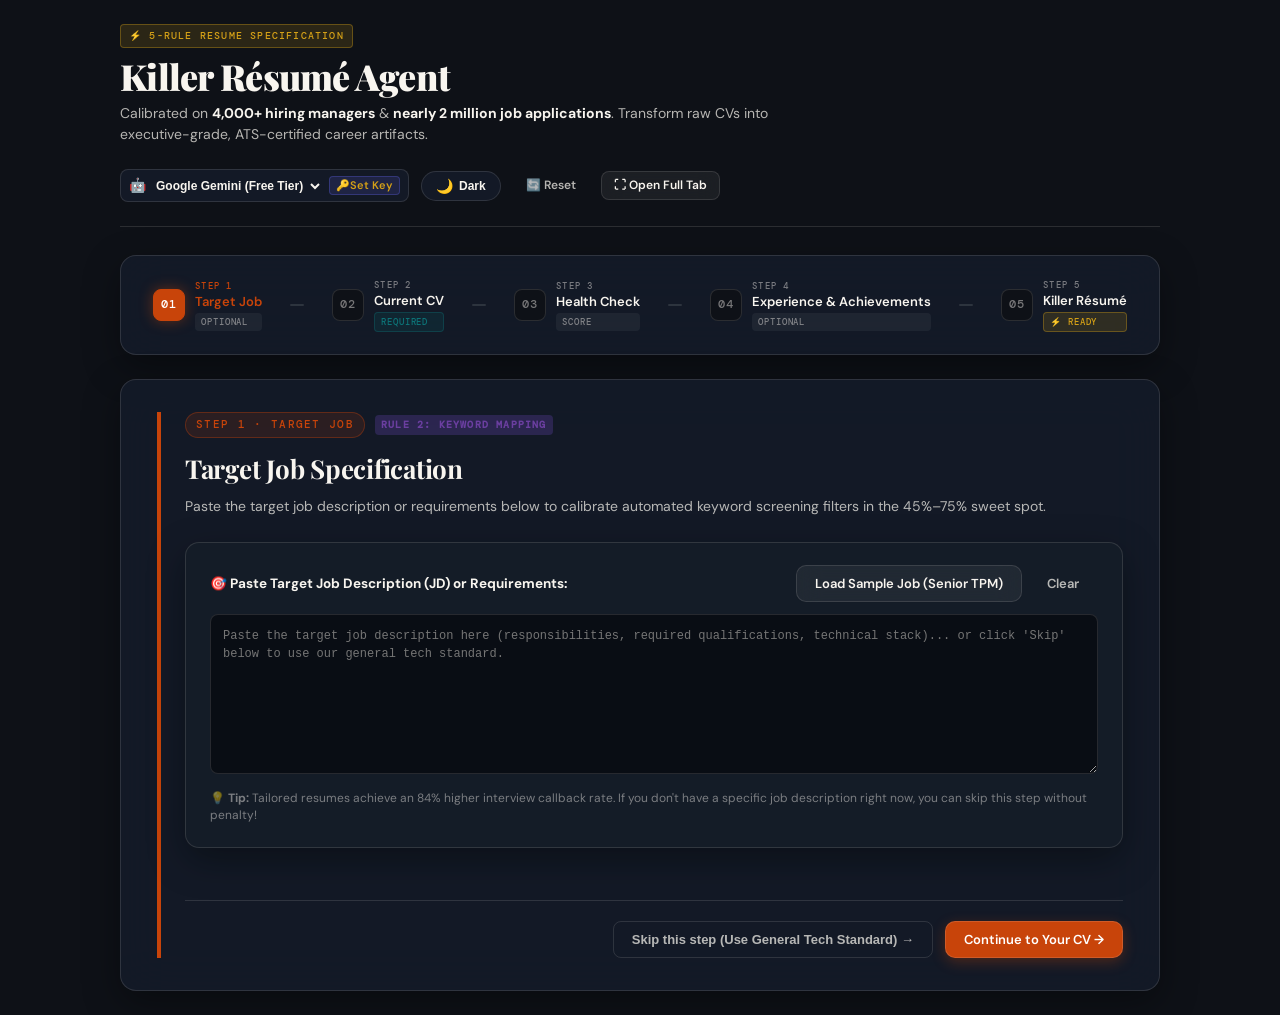
==== commit a8fed44e: "feat(ux): open extension in full tab on click, add Open Full Tab button, and optimize compact respon" ====
--- a/web/index.html
+++ b/web/index.html
@@ -4,6 +4,11 @@
   <meta charset="UTF-8">
   <meta name="viewport" content="width=device-width, initial-scale=1.0">
   <title>Killer Résumé Agent | TPM Curriculum · AI-Native Track</title>
+  <link rel="manifest" href="manifest.webmanifest">
+  <link rel="icon" type="image/png" sizes="16x16" href="icon16.png">
+  <link rel="icon" type="image/png" sizes="48x48" href="icon48.png">
+  <link rel="icon" type="image/png" sizes="128x128" href="icon128.png">
+  <meta name="theme-color" content="#1a3a5c">
   <link rel="stylesheet" href="style.css?v=20260922_tpm_brand_v1">
   <link rel="preconnect" href="https://fonts.googleapis.com">
   <link rel="preconnect" href="https://fonts.gstatic.com" crossorigin>
@@ -54,6 +59,9 @@
         <button type="button" id="btn-header-reset" class="btn btn-ghost btn-sm" title="Start a fresh CV upgrade">
           🔄 Reset
         </button>
+        <button type="button" id="btn-open-fulltab" class="btn btn-secondary btn-sm" title="Open in Full Tab / Window for best experience">
+          ⛶ Open Full Tab
+        </button>
       </div>
     </header>
 
@@ -221,7 +229,7 @@
             </div>
 
             <button type="button" id="btn-load-sample-cv" class="btn btn-secondary btn-xs">
-              ⚡ Try with Ex-Apple PM Sample
+              ⚡ Try with US Tech Sample (SF Bay Area)
             </button>
           </div>
 
@@ -531,7 +539,7 @@
                   <!-- Populated dynamically with detected roles from CV -->
                   <option value="__custom__">+ Specific / Other Job...</option>
                 </select>
-                <input type="text" id="achievement-role-custom" class="achievement-role-custom hidden" placeholder="Type Company or Job Title (e.g. Veel, TechSaintIT, Acme Corp)...">
+                <input type="text" id="achievement-role-custom" class="achievement-role-custom hidden" placeholder="Type Company or Job Title (e.g. Datasync, Apex Software, Stripe, Google)...">
               </div>
             </div>
 
--- a/web/style.css
+++ b/web/style.css
@@ -3874,3 +3874,112 @@
   color: var(--accent-green);
 }
 
+/* ==========================================================================
+   Responsive & Extension Popup Compact Optimization
+   Prevents overflow, adjusts multi-column grids to stacked cards on narrow viewports
+   ========================================================================== */
+html, body {
+  overflow-x: hidden;
+  max-width: 100%;
+}
+
+*, *::before, *::after {
+  box-sizing: border-box;
+}
+
+@media screen and (max-width: 860px) {
+  body {
+    padding: 10px 8px !important;
+  }
+
+  .app-container {
+    max-width: 100% !important;
+    padding: 0 4px !important;
+  }
+
+  /* Header adjustments */
+  .header {
+    flex-direction: column !important;
+    align-items: stretch !important;
+    gap: 12px !important;
+  }
+
+  .header-left {
+    max-width: 100% !important;
+  }
+
+  .header-right {
+    display: flex !important;
+    flex-wrap: wrap !important;
+    align-items: center !important;
+    justify-content: space-between !important;
+    gap: 8px !important;
+  }
+
+  .ai-engine-selector-group {
+    flex: 1 1 auto !important;
+    min-width: 180px !important;
+  }
+
+  /* Step Navigation */
+  .step-progress-row {
+    flex-wrap: wrap !important;
+    gap: 6px !important;
+  }
+
+  .step-node {
+    padding: 6px 10px !important;
+    font-size: 11px !important;
+  }
+
+  .connector-line {
+    display: none !important;
+  }
+
+  /* Grids & Two-Column Layouts */
+  .step1-grid,
+  .two-column-layout,
+  .focus-areas-container,
+  .step5-split-container {
+    grid-template-columns: 1fr !important;
+    display: flex !important;
+    flex-direction: column !important;
+    gap: 16px !important;
+  }
+
+  /* Focus Areas in Step 4 */
+  .focus-area-card {
+    min-width: 0 !important;
+    max-width: 100% !important;
+  }
+
+  /* Score Hero in Step 3 */
+  .score-hero-container {
+    flex-direction: column !important;
+    align-items: center !important;
+    text-align: center !important;
+    padding: 16px !important;
+  }
+
+  .score-hero-right {
+    margin-top: 12px !important;
+  }
+
+  .vitals-grid {
+    grid-template-columns: 1fr !important;
+  }
+
+  /* Textareas & Inputs */
+  textarea, input[type="text"], select {
+    max-width: 100% !important;
+  }
+
+  /* Modals */
+  .modal-content {
+    max-width: 94vw !important;
+    margin: 16px auto !important;
+    padding: 18px !important;
+  }
+}
+
+
